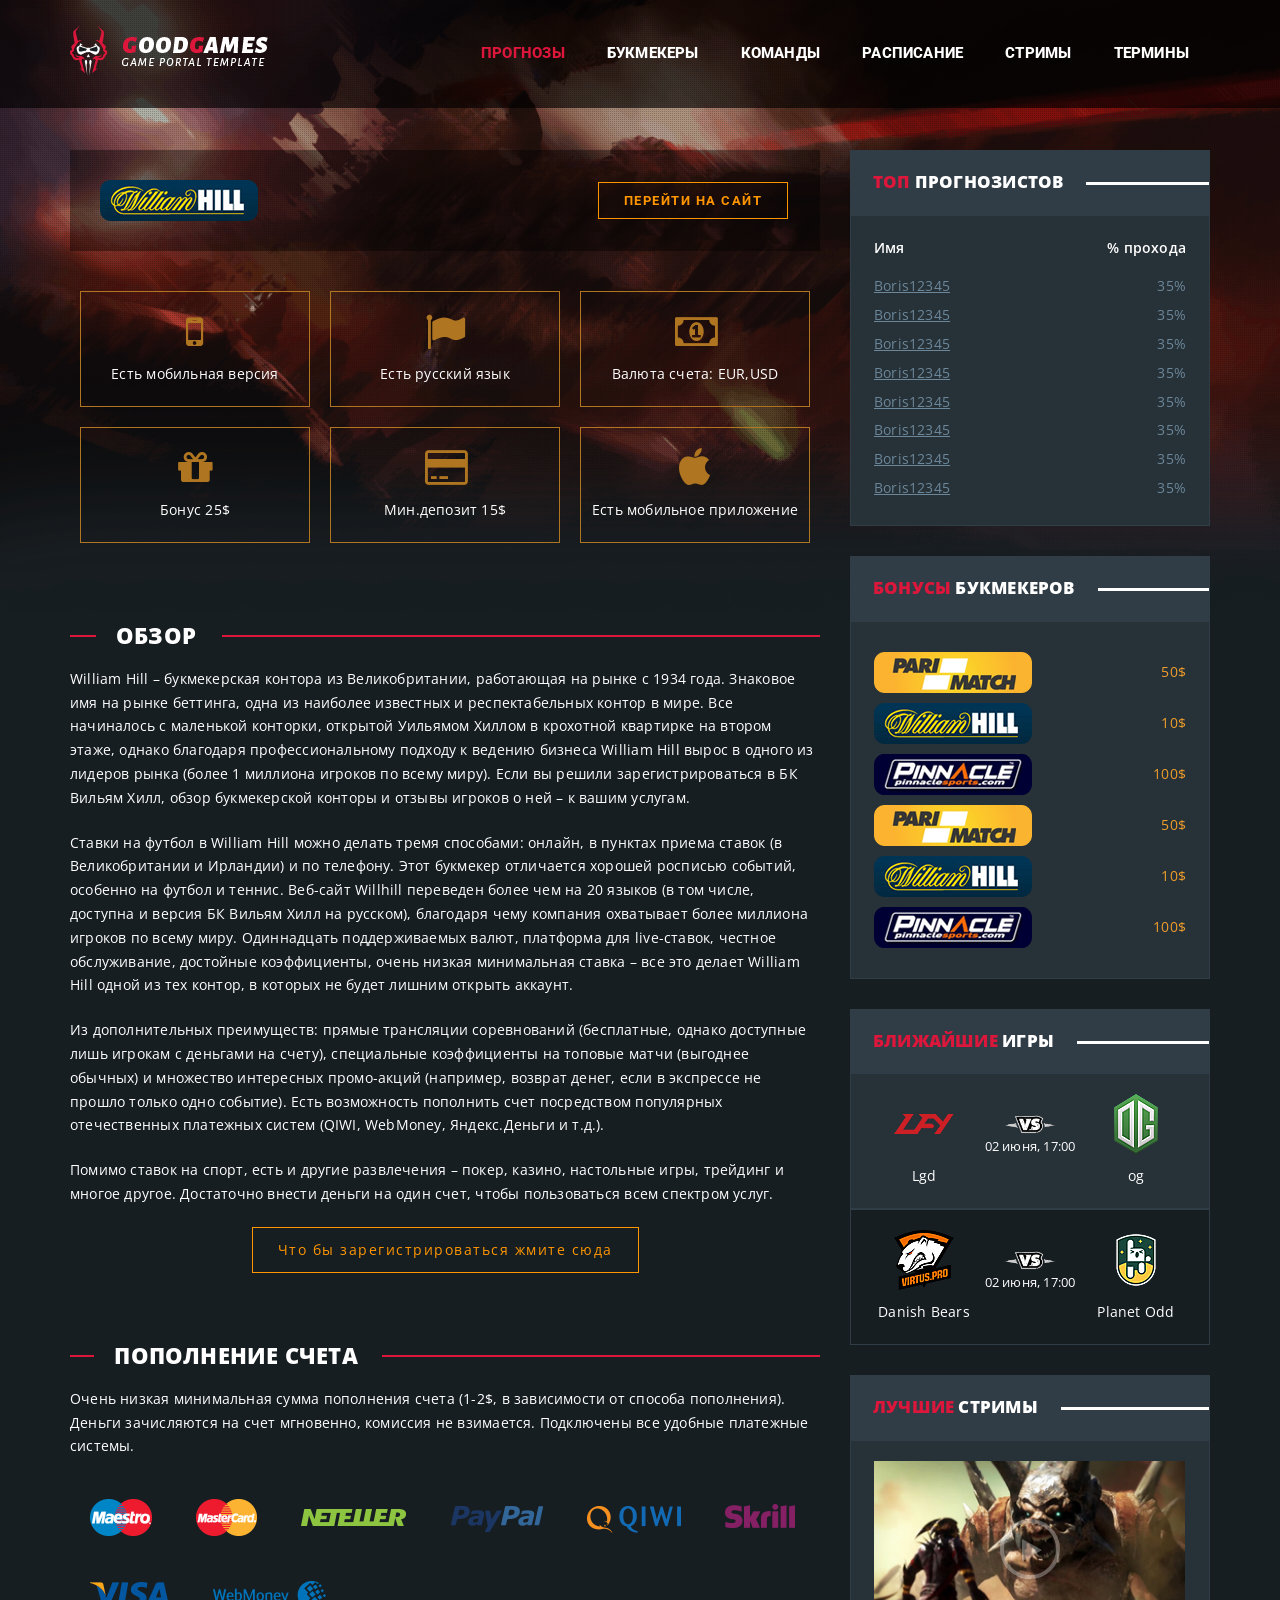
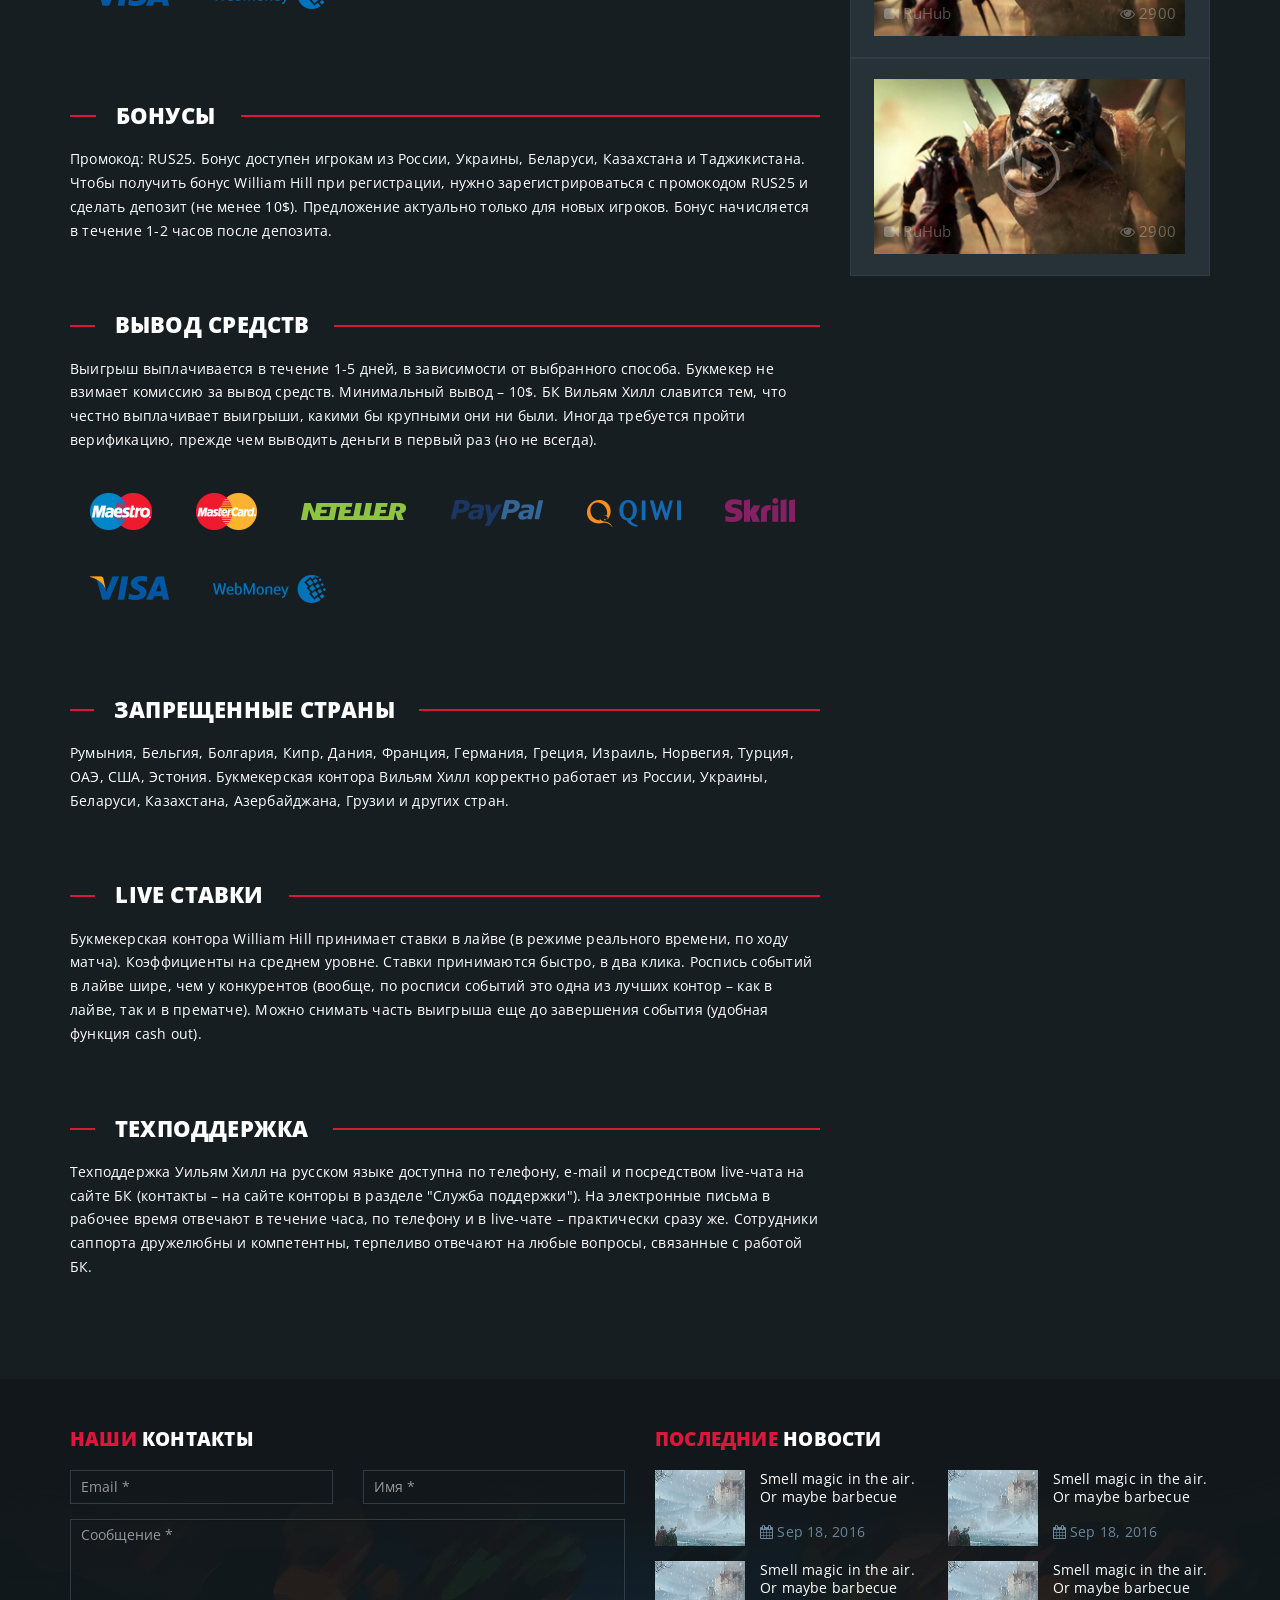
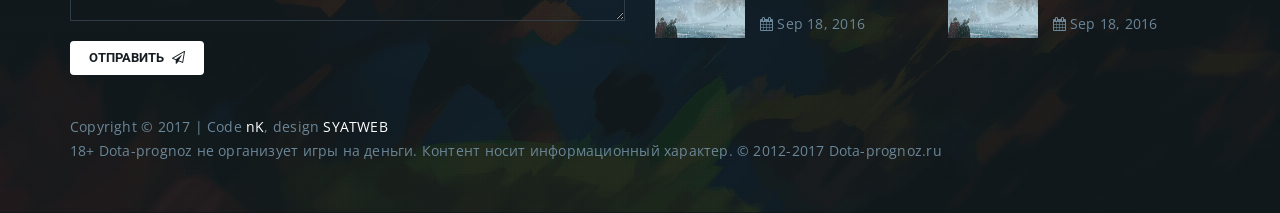
==== app/book-single.html @ e29c4dc2 "bob" ====
<!DOCTYPE html>
<html class="no-js" lang="ru">

<head>

	<meta charset="utf-8">

	<title>Заголовок</title>
	<meta name="description" content="">

	<meta http-equiv="X-UA-Compatible" content="IE=edge">
	<meta name="viewport" content="width=device-width, initial-scale=1, maximum-scale=1">
	<link href="https://fonts.googleapis.com/css?family=Open+Sans:400,600,700,800" rel="stylesheet">
	<link href="https://fonts.googleapis.com/css?family=Roboto:300,400,500,700,900&amp;subset=cyrillic,cyrillic-ext" rel="stylesheet"> 
	<link rel="stylesheet" href="css/bootstrap.min.css">
	<link rel="stylesheet" href="css/font-awesome.min.css">
	<link rel="stylesheet" href="css/fonts.css">
	<link rel="stylesheet" href="css/header.css">
	<link rel="stylesheet" href="css/main.css">
	<link rel="stylesheet" href="css/media.css">

</head>

<body>
	
	<div class="main-wrapper">
		
		<header class="main-header">
			<div class="container">
				<div class="row">
					<div class="col-md-3">
						<a href="" class="logo"><img src="img/logo.png" alt="Logo"></a>
					</div>
					
					<div class="col-md-9">
						<nav class="main-nav"> 
							<ul class="main-ul">
								<li class="active"><a href="">Прогнозы</a></li>
								<li><a href="">Букмекеры</a></li>
								<li><a href="">Команды</a></li>
								<li><a href="">Расписание</a></li>
								<li><a href="">Стримы</a></li>
								<li><a href="">Термины</a></li>
							</ul>
						</nav>
					</div>
					
				</div>
			</div>
		</header>

		<div class="main-content-wrapper">
			<div class="container">

				<div class="row">

					<div class="col-md-8">
						<section class="main-section single-book">
							<div class="book-list tbl">
								<div class="book-left-wrapper dc">
									<img src="img/williamhill_original.png" alt="">
									
								</div>
								<div class="book-right-wrapper dc">
									<a href="" class="btn btn-reg">Перейти на сайт</a>
								</div>
							</div>

							<div class="book-vantage single-book-wrap">
								<div class="vantage">
									<div class="tbl-row">
										<div class="td-wrap">
											<div><i class="fa fa-mobile" aria-hidden="true"></i>Есть мобильная версия </div>
										</div>
										<div class="td-wrap">
											<div><i class="fa fa-flag" aria-hidden="true"></i>Есть русский язык </div>
										</div>
										<div class="td-wrap">
											<div><i class="fa fa-money" aria-hidden="true"></i>Валюта счета: EUR,USD</div>
										</div>
									</div>
									<div class="tbl-row">
										<div class="td-wrap">
											<div><i class="fa fa-gift" aria-hidden="true"></i>Бонус 25$</div>
										</div>
										<div class="td-wrap">
											<div><i class="fa fa-credit-card" aria-hidden="true"></i>Мин.депозит 15$</div>
										</div>
										<div class="td-wrap">
											<div><i class="fa fa-apple" aria-hidden="true"></i>Есть мобильное приложение</div>
										</div>
									</div>
								</div>
							</div>

							<div class="book-review single-book-wrap">
								<h3 class="nk-decorated-h">
									<span class="text-main-1">Обзор</span>
								</h3>

								<p class="text-white">
									William Hill – букмекерская контора из Великобритании, работающая на рынке с 1934 года. Знаковое имя на рынке беттинга, одна из наиболее известных и респектабельных контор в мире. Все начиналось с маленькой конторки, открытой Уильямом Хиллом в крохотной квартирке на втором этаже, однако благодаря профессиональному подходу к ведению бизнеса William Hill вырос в одного из лидеров рынка (более 1 миллиона игроков по всему миру). Если вы решили зарегистрироваться в БК Вильям Хилл, обзор букмекерской конторы и отзывы игроков о ней – к вашим услугам.
								</p>
								<p class="text-white">
									Ставки на футбол в William Hill можно делать тремя способами: онлайн, в пунктах приема ставок (в Великобритании и Ирландии) и по телефону. Этот букмекер отличается хорошей росписью событий, особенно на футбол и теннис. Веб-сайт Willhill переведен более чем на 20 языков (в том числе, доступна и версия БК Вильям Хилл на русском), благодаря чему компания охватывает более миллиона игроков по всему миру. Одиннадцать поддерживаемых валют, платформа для live-ставок, честное обслуживание, достойные коэффициенты, очень низкая минимальная ставка – все это делает William Hill одной из тех контор, в которых не будет лишним открыть аккаунт.
								</p>
								<p class="text-white">
									Из дополнительных преимуществ: прямые трансляции соревнований (бесплатные, однако доступные лишь игрокам с деньгами на счету), специальные коэффициенты на топовые матчи (выгоднее обычных) и множество интересных промо-акций (например, возврат денег, если в экспрессе не прошло только одно событие). Есть возможность пополнить счет посредством популярных отечественных платежных систем (QIWI, WebMoney, Яндекс.Деньги и т.д.).
								</p>
								<p class="text-white">
									Помимо ставок на спорт, есть и другие развлечения – покер, казино, настольные игры, трейдинг и многое другое. Достаточно внести деньги на один счет, чтобы пользоваться всем спектром услуг.
								</p>
								<div class="reg-wrap">
									<a href="" class="btn-reg">Что бы зарегистрироваться жмите сюда</a>
								</div>
								
							</div>
							<div class="book-fill single-book-wrap">
								<h3 class="nk-decorated-h">
									<span class="text-main-1">Пополнение счета</span>

								</h3>
								<p class="text-white">
									Очень низкая минимальная сумма пополнения счета (1-2$, в зависимости от способа пополнения). Деньги зачисляются на счет мгновенно, комиссия не взимается. Подключены все удобные платежные системы.
								</p>
								<div class="payment-wrap">
									<img src="img/payment/payment_maestro.png" alt="">
									<img src="img/payment/payment_master.png" alt="">
									<img src="img/payment/payment_neteller.png" alt="">
									<img src="img/payment/payment_paypal.png" alt="">
									<img src="img/payment/payment_qiwi.png" alt="">
									<img src="img/payment/payment_skrill.png" alt="">
									<img src="img/payment/payment_visa.png" alt="">
									<img src="img/payment/payment_webmoney.png" alt="">

									
								</div>
							</div>
							<div class="book-bonus single-book-wrap">
								<h3 class="nk-decorated-h">
									<span class="text-main-1">Бонусы</span>

								</h3>
								<p class="text-white">
									Промокод: RUS25. Бонус доступен игрокам из России, Украины, Беларуси, Казахстана и Таджикистана. Чтобы получить бонус William Hill при регистрации, нужно зарегистрироваться с промокодом RUS25 и сделать депозит (не менее 10$). Предложение актуально только для новых игроков. Бонус начисляется в течение 1-2 часов после депозита.
								</p>
								
							</div>
							<div class="book-unfill single-book-wrap">
								<h3 class="nk-decorated-h">
									<span class="text-main-1">Вывод средств</span>

								</h3>
								<p class="text-white">
									Выигрыш выплачивается в течение 1-5 дней, в зависимости от выбранного способа. Букмекер не взимает комиссию за вывод средств. Минимальный вывод – 10$. БК Вильям Хилл славится тем, что честно выплачивает выигрыши, какими бы крупными они ни были. Иногда требуется пройти верификацию, прежде чем выводить деньги в первый раз (но не всегда).
								</p>
								<div class="payment-wrap">
									<img src="img/payment/payment_maestro.png" alt="">
									<img src="img/payment/payment_master.png" alt="">
									<img src="img/payment/payment_neteller.png" alt="">
									<img src="img/payment/payment_paypal.png" alt="">
									<img src="img/payment/payment_qiwi.png" alt="">
									<img src="img/payment/payment_skrill.png" alt="">
									<img src="img/payment/payment_visa.png" alt="">
									<img src="img/payment/payment_webmoney.png" alt="">

									
								</div>
							</div>
							<div class="book-forbiden-counry single-book-wrap">
								<h3 class="nk-decorated-h">
									<span class="text-main-1">Запрещенные страны</span>

								</h3>
								<p class="text-white">
									Румыния, Бельгия, Болгария, Кипр, Дания, Франция, Германия, Греция, Израиль, Норвегия, Турция, ОАЭ, США, Эстония.

									Букмекерская контора Вильям Хилл корректно работает из России, Украины, Беларуси, Казахстана, Азербайджана, Грузии и других стран.
								</p>

							</div>
							<div class="book-live single-book-wrap">
								<h3 class="nk-decorated-h">
									<span class="text-main-1">Live ставки</span>
								</h3>
								<p class="text-white">
									Букмекерская контора William Hill принимает ставки в лайве (в режиме реального времени, по ходу матча). Коэффициенты на среднем уровне. Ставки принимаются быстро, в два клика. Роспись событий в лайве шире, чем у конкурентов (вообще, по росписи событий это одна из лучших контор – как в лайве, так и в прематче). Можно снимать часть выигрыша еще до завершения события (удобная функция cash out).

								</p>

							</div>
							<div class="book-support single-book-wrap">
								<h3 class="nk-decorated-h">
									<span class="text-main-1">Техподдержка</span>
								</h3>
								<p class="text-white">
									Техподдержка Уильям Хилл на русском языке доступна по телефону, e-mail и посредством live-чата на сайте БК (контакты – на сайте конторы в разделе "Служба поддержки"). На электронные письма в рабочее время отвечают в течение часа, по телефону и в live-чате – практически сразу же. Сотрудники саппорта дружелюбны и компетентны, терпеливо отвечают на любые вопросы, связанные с работой БК.

								</p>

							</div>
						</section>
					</div>
























					<div class="col-md-4">
						<aside>
							<div class="top-expert sidebar-block">
								<h4 class="sidebar-header">
									<span><span class="text-main-1">Топ</span> прогнозистов</span>
								</h4>

								<ul class="sidebar-content">
									<li class="header-expert">
										<span class="expert-name-title text-left">Имя</span>
										<span class="expert-procent-title text-right">% прохода</span>
									</li>
									<li class="item">
										<span class="expert-name"><a href="#">Boris12345</a></span>
										<span class="expert-procent">35%</span>
									</li>
									<li class="item">
										<span class="expert-name"><a href="#">Boris12345</a></span>
										<span class="expert-procent">35%</span>
									</li>
									<li class="item">
										<span class="expert-name"><a href="#">Boris12345</a></span>
										<span class="expert-procent">35%</span>
									</li>
									<li class="item">
										<span class="expert-name"><a href="#">Boris12345</a></span>
										<span class="expert-procent">35%</span>
									</li>
									<li class="item">
										<span class="expert-name"><a href="#">Boris12345</a></span>
										<span class="expert-procent">35%</span>
									</li>
									<li class="item">
										<span class="expert-name"><a href="#">Boris12345</a></span>
										<span class="expert-procent">35%</span>
									</li>
									<li class="item">
										<span class="expert-name"><a href="#">Boris12345</a></span>
										<span class="expert-procent">35%</span>
									</li>
									<li class="item">
										<span class="expert-name"><a href="#">Boris12345</a></span>
										<span class="expert-procent">35%</span>
									</li>

								</ul>

							</div>

							<div class="best-sale sidebar-block">
								<h4 class="sidebar-header">
									<span><span class="text-main-1">Бонусы</span> букмекеров</span>
								</h4>
								<ul class="sidebar-content">
									<li class="book-bonus">
										<a href="" class="tbl">
											<span class="bonus-img dc"><img src="img/pari_match.png" alt=""></span>
											<span class="bonus dc va text-right">50$</span>
										</a>
									</li>
									<li class="book-bonus">
										<a href="" class="tbl">
											<span class="bonus-img dc"><img src="img/williamhill_original.png" alt=""></span>
											<span class="bonus dc va text-right">10$</span>
										</a>
									</li>
									<li class="book-bonus">
										<a href="" class="tbl">
											<span class="bonus-img dc"><img src="img/pinnacle.png" alt=""></span>
											<span class="bonus dc va text-right">100$</span>
										</a>
									</li>
									<li class="book-bonus">
										<a href="" class="tbl">
											<span class="bonus-img dc"><img src="img/pari_match.png" alt=""></span>
											<span class="bonus dc va text-right">50$</span>
										</a>
									</li>
									<li class="book-bonus">
										<a href="" class="tbl">
											<span class="bonus-img dc"><img src="img/williamhill_original.png" alt=""></span>
											<span class="bonus dc va text-right">10$</span>
										</a>
									</li>
									<li class="book-bonus">
										<a href="" class="tbl">
											<span class="bonus-img dc"><img src="img/pinnacle.png" alt=""></span>
											<span class="bonus dc va text-right">100$</span>
										</a>
									</li>

								</ul>
							</div>

							<div class="sidebar-block closest-match">
								<h4 class="sidebar-header">
									<span><span class="text-main-1">Ближайшие</span> игры</span>
								</h4>

								<ul>
									<li class="match sidebar-content">
										<a href="" class="tbl">
											<div class="team-1-wrap dc">
												<span class="team-img team-img-featurue"><img src="img/lgd.png" alt=""></span>
												<span class="team-name team-name-featurue">Lgd</span>
											</div>
											<div class="vs dc">
												<span><img src="img/vs1.png" alt=""></span>
												<span class="match-time"> 02 июня, 17:00 </span>
											</div>
											<div class="team-2-wrap dc">
												<span class="team-img team-img-featurue"><img src="img/og.png" alt=""></span>
												<span class="team-name team-name-featurue">og</span>
											</div>
										</a>
									</li>
									<li class="match sidebar-content">
										<a href="" class="tbl">
											<div class="team-1-wrap dc">
												<span class="team-img team-img-featurue"><img src="img/vp.png" alt=""></span>
												<span class="team-name team-name-featurue">Danish Bears</span>
											</div>
											<div class="vs dc">
												<span><img src="img/vs1.png" alt=""></span>
												<span class="match-time"> 02 июня, 17:00 </span>
											</div>
											<div class="team-2-wrap dc">
												<span class="team-img team-img-featurue"><img src="img/bb.png" alt=""></span>
												<span class="team-name team-name-featurue">Planet Odd</span>
											</div>
										</a>
									</li>
								</ul>
							</div>
							<div class="sidebar-block popular-video ">
								<h4 class="sidebar-header">
									<span><span class="text-main-1">Лучшие </span> стримы</span>
								</h4>
								<ul class="stream-ul">
									<li class="stream sidebar-content">
										
										<a href="#" class="stram-img-wrapper">
											<span class="stream-info-wrapper">
												<span class="stream-from"><i class="fa fa-video-camera"></i> RuHub</span>
												<span class="viewers"><i class="fa fa-eye"></i> 2900</span>
											</span>
											<img src="img/stream.png" alt="">
											<span class="fa fa-play"></span>
										</a>

									</li>
									<li class="stream sidebar-content">
										
										<a href="#" class="stram-img-wrapper">
											<span class="stream-info-wrapper">
												<span class="stream-from"><i class="fa fa-video-camera"></i> RuHub</span>
												<span class="viewers"><i class="fa fa-eye"></i> 2900</span>
											</span>
											<img src="img/stream.png" alt="">
											<span class="fa fa-play"></span>
										</a>

									</li>

								</ul>
							</div>
						</aside>
					</div>
				</div>
			</div>
			


		</div>
		































		<footer id="main-footer">
			<div class="container">
				<div class="row">
					<div class="col-md-6">
						<h4 class="nk-widget-title"><span class="text-main-1">Наши</span> Контакты</h4>
						<form action="php/contact.php" class="nk-form nk-form-ajax" novalidate="novalidate">
							<div class="row">
								<div class="col-md-6">
									<input type="email" class="form-control input-contact" name="email" placeholder="Email *" aria-required="true">
								</div>
								<div class="col-md-6">
									<input type="text" class="form-control input-contact" name="name" placeholder="Имя *" aria-required="true">
								</div>
							</div>
							<textarea class="form-control text-area-contact" name="message" rows="5" placeholder="Сообщение *" aria-required="true"></textarea>
							<button class="btn btn-rounded btn-color-white mt20 ">
								<span>Отправить</span>
								<span class="icon"><i class="fa fa-paper-plane-o" aria-hidden="true"></i></span>
							</button>
						</form>
					</div>
					<div class="col-md-6">
						<div class="nk-widget">
							<h4 class="nk-widget-title"><span class="text-main-1">Последние </span>новости</h4>
							<div class="nk-widget-content">
								<div class="row vertical-gap sm-gap">

									<div class="col-lg-6">
										<div class="footer-news">
											<a href="#" class="news-link">
												<span class="nk-post-image">
													<img src="img/post-1-sm.jpg" alt="">
												</span>
												
												<div class="footer-news-wrapper">
													<p>Smell magic in the air. Or maybe barbecue</p>
													<span class="fa fa-calendar"></span>
													<span class="calendar-date">
														Sep 18, 2016
													</span>
												</div>
											</a>
										</div>
									</div>
									<div class="col-lg-6">
										<div class="footer-news">
											<a href="#" class="news-link">
												<span class="nk-post-image">
													<img src="img/post-1-sm.jpg" alt="">
												</span>
												
												<div class="footer-news-wrapper">
													<p>Smell magic in the air. Or maybe barbecue</p>
													<span class="fa fa-calendar"></span>
													<span class="calendar-date">
														Sep 18, 2016
													</span>
												</div>
											</a>
										</div>
									</div>
									<div class="col-lg-6">
										<div class="footer-news">
											<a href="#" class="news-link">
												<span class="nk-post-image">
													<img src="img/post-1-sm.jpg" alt="">
												</span>
												
												<div class="footer-news-wrapper">
													<p>Smell magic in the air. Or maybe barbecue</p>
													<span class="fa fa-calendar"></span>
													<span class="calendar-date">
														Sep 18, 2016
													</span>
												</div>
											</a>
										</div>
									</div>
									<div class="col-lg-6">
										<div class="footer-news">
											<a href="#" class="news-link">
												<span class="nk-post-image">
													<img src="img/post-1-sm.jpg" alt="">
												</span>
												
												<div class="footer-news-wrapper">
													<p>Smell magic in the air. Or maybe barbecue</p>
													<span class="fa fa-calendar"></span>
													<span class="calendar-date">
														Sep 18, 2016
													</span>
												</div>
											</a>
										</div>
									</div>


								</div>
							</div>
						</div>

					</div>

				</div>
				<div class="copyright">
					Copyright © 2017 | Code <a href="https://themeforest.net/user/_nk?ref=_nK" target="_blank">nK</a>, design <a href="https://themeforest.net/user/syatweb?ref=_nK" target="_blank">SYATWEB</a>
					<p>18+ Dota-prognoz не организует игры на деньги. Контент носит информационный характер. © 2012-2017 Dota-prognoz.ru</p>
				</div>
			</div>
			
		</footer>
	</div>

	<img class="nk-page-background-top" src="img/top-bg.png" alt="">
	<img class="nk-page-background-bottom" src="img/bg-bottom.png" alt="">

	<!--[if lt IE 9]>
	<script src="libs/html5shiv/es5-shim.min.js"></script>
	<script src="libs/html5shiv/html5shiv.min.js"></script>
	<script src="libs/html5shiv/html5shiv-printshiv.min.js"></script>
	<script src="libs/respond/respond.min.js"></script>
	<![endif]-->

</body>
</html>
---- app/css/fonts.css ----
@font-face {
  font-family: "MontserratAlternates-Bold";
  font-style: normal;
  font-weight: normal;
  src: url("../fonts/MontserratAlternates-Bold/MontserratAlternates-Bold.ttf") format("truetype"); }

@font-face {
  font-family: "MontserratAlternates-Light";
  font-style: normal;
  font-weight: normal;
  src: url("../fonts/MontserratAlternates-Light/MontserratAlternates-Light.ttf") format("truetype"); }

@font-face {
  font-family: "MontserratAlternates-Medium";
  font-style: normal;
  font-weight: normal;
  src: url("../fonts/MontserratAlternates-Medium/MontserratAlternates-Medium.ttf") format("truetype"); }

@font-face {
  font-family: "MontserratAlternates-Regular";
  font-style: normal;
  font-weight: normal;
  src: url("../fonts/MontserratAlternates-Regular/MontserratAlternates-Regular.ttf") format("truetype"); }

@font-face {
  font-family: "MontserratAlternates-SemiBold";
  font-style: normal;
  font-weight: normal;
  src: url("../fonts/MontserratAlternates-SemiBold/MontserratAlternates-SemiBold.ttf") format("truetype"); }
---- app/css/header.css ----
body {
  font-size: 14px;
  min-width: 320px;
  font-weight: 400;
  font-family: "Open Sans",sans-serif;
  position: relative;
  line-height: 1.7;
  overflow-x: hidden;
  letter-spacing: .015em;
  color: #6b8799;
  background-color: #171e22; }

.h1, h1 {
  font-size: 42px; }

.h2, h2 {
  font-size: 33px; }

.h3, h3 {
  font-size: 25px; }

.h4, h4 {
  font-size: 19px; }

.h5, h5 {
  font-size: 15px; }

.h1, .h2, .h3, .h4, .h5, .h6, h1, h2, h3, h4, h5, h6 {
  color: #fff;
  margin-bottom: 20px; }

.display-1, .display-2, .display-3, .display-4, .h1, .h2, .h3, .h4, .h5, .h6, h1, h2, h3, h4, h5, h6 {
  font-family: 'Open Sans', sans-serif;
  font-weight: 800;
  text-transform: uppercase; }

p {
  margin-bottom: 21px;
  margin-top: 0px; }
  p.lead {
    font-size: 18px;
    font-weight: 300; }
  p.text-white {
    color: #fff !important; }

strong {
  font-weight: bold; }

.nk-page-background-bottom, .nk-page-background-fixed, .nk-page-background-top {
  position: absolute;
  top: 0;
  left: 0;
  width: 100%;
  -webkit-user-select: none;
  -moz-user-select: none;
  -ms-user-select: none;
  user-select: none;
  user-drag: none;
  pointer-events: none;
  z-index: -1; }

.nk-page-background-bottom {
  top: auto;
  bottom: 0; }

ul {
  list-style-type: none;
  padding: 0;
  margin: 0; }

a {
  text-decoration: none;
  color: #fff; }
  a:hover {
    text-decoration: none;
    color: #dd163b; }
  a:active {
    text-decoration: none;
    color: #dd163b; }
  a:focus {
    text-decoration: none;
    color: #dd163b; }

.text-main-1 {
  color: #dd163b !important; }

textarea {
  resize: vertical; }

.btn-color-white {
  background-color: #fff; }

.btn-color-white, .btn-color-white.active, .btn-color-white.hover, .btn-color-white:active, .btn-color-white:focus, .btn-color-white:hover {
  color: #171e22; }

.mt20 {
  margin-top: 20px; }

.text-area-contact {
  margin: 0;
  height: 100px;
  min-height: 100px; }

.copyright {
  margin-top: 40px; }

.fa-paper-plane-o {
  margin-left: 5px; }

.main-wrapper {
  padding-top: 120px; }

.btn-gray {
  display: inline-block;
  color: #fff;
  padding: 9px 19px;
  font-size: .87rem;
  text-align: center;
  white-space: nowrap;
  vertical-align: middle;
  text-transform: uppercase;
  -webkit-border-radius: 4px;
  border-radius: 4px;
  background-color: #5b7182;
  margin: 0 auto; }
  .btn-gray:hover, .btn-gray:active {
    color: #fff; }

.tbl {
  display: table;
  width: 100%; }
  .tbl .dc {
    display: table-cell; }
    .tbl .dc.va {
      vertical-align: middle; }
---- app/css/main.css ----
.animated {
  -webkit-animation-duration: 1s;
  animation-duration: 1s;
  -webkit-animation-fill-mode: both;
  animation-fill-mode: both; }
  .animated.infinite {
    -webkit-animation-iteration-count: infinite;
    animation-iteration-count: infinite; }
  .animated.hinge {
    -webkit-animation-duration: 2s;
    animation-duration: 2s; }

@-webkit-keyframes bounce {
  0%, 20%, 53%, 80%, 100% {
    -webkit-transition-timing-function: cubic-bezier(0.215, 0.61, 0.355, 1);
    transition-timing-function: cubic-bezier(0.215, 0.61, 0.355, 1);
    -webkit-transform: translate3d(0, 0, 0);
    transform: translate3d(0, 0, 0); }
  40%, 43% {
    -webkit-transition-timing-function: cubic-bezier(0.755, 0.05, 0.855, 0.06);
    transition-timing-function: cubic-bezier(0.755, 0.05, 0.855, 0.06);
    -webkit-transform: translate3d(0, -30px, 0);
    transform: translate3d(0, -30px, 0); }
  70% {
    -webkit-transition-timing-function: cubic-bezier(0.755, 0.05, 0.855, 0.06);
    transition-timing-function: cubic-bezier(0.755, 0.05, 0.855, 0.06);
    -webkit-transform: translate3d(0, -15px, 0);
    transform: translate3d(0, -15px, 0); }
  90% {
    -webkit-transform: translate3d(0, -4px, 0);
    transform: translate3d(0, -4px, 0); } }

@keyframes bounce {
  0%, 20%, 53%, 80%, 100% {
    -webkit-transition-timing-function: cubic-bezier(0.215, 0.61, 0.355, 1);
    transition-timing-function: cubic-bezier(0.215, 0.61, 0.355, 1);
    -webkit-transform: translate3d(0, 0, 0);
    -ms-transform: translate3d(0, 0, 0);
    transform: translate3d(0, 0, 0); }
  40%, 43% {
    -webkit-transition-timing-function: cubic-bezier(0.755, 0.05, 0.855, 0.06);
    transition-timing-function: cubic-bezier(0.755, 0.05, 0.855, 0.06);
    -webkit-transform: translate3d(0, -30px, 0);
    -ms-transform: translate3d(0, -30px, 0);
    transform: translate3d(0, -30px, 0); }
  70% {
    -webkit-transition-timing-function: cubic-bezier(0.755, 0.05, 0.855, 0.06);
    transition-timing-function: cubic-bezier(0.755, 0.05, 0.855, 0.06);
    -webkit-transform: translate3d(0, -15px, 0);
    -ms-transform: translate3d(0, -15px, 0);
    transform: translate3d(0, -15px, 0); }
  90% {
    -webkit-transform: translate3d(0, -4px, 0);
    -ms-transform: translate3d(0, -4px, 0);
    transform: translate3d(0, -4px, 0); } }

.bounce {
  -webkit-animation-name: bounce;
  animation-name: bounce;
  -webkit-transform-origin: center bottom;
  -ms-transform-origin: center bottom;
  transform-origin: center bottom; }

@-webkit-keyframes flash {
  0%, 50%, 100% {
    opacity: 1; }
  25%, 75% {
    opacity: 0; } }

@keyframes flash {
  0%, 50%, 100% {
    opacity: 1; }
  25%, 75% {
    opacity: 0; } }

.flash {
  -webkit-animation-name: flash;
  animation-name: flash; }

@-webkit-keyframes pulse {
  0% {
    -webkit-transform: scale3d(1, 1, 1);
    transform: scale3d(1, 1, 1); }
  50% {
    -webkit-transform: scale3d(1.05, 1.05, 1.05);
    transform: scale3d(1.05, 1.05, 1.05); }
  100% {
    -webkit-transform: scale3d(1, 1, 1);
    transform: scale3d(1, 1, 1); } }

@keyframes pulse {
  0% {
    -webkit-transform: scale3d(1, 1, 1);
    -ms-transform: scale3d(1, 1, 1);
    transform: scale3d(1, 1, 1); }
  50% {
    -webkit-transform: scale3d(1.05, 1.05, 1.05);
    -ms-transform: scale3d(1.05, 1.05, 1.05);
    transform: scale3d(1.05, 1.05, 1.05); }
  100% {
    -webkit-transform: scale3d(1, 1, 1);
    -ms-transform: scale3d(1, 1, 1);
    transform: scale3d(1, 1, 1); } }

.pulse {
  -webkit-animation-name: pulse;
  animation-name: pulse; }

@-webkit-keyframes rubberBand {
  0% {
    -webkit-transform: scale3d(1, 1, 1);
    transform: scale3d(1, 1, 1); }
  30% {
    -webkit-transform: scale3d(1.25, 0.75, 1);
    transform: scale3d(1.25, 0.75, 1); }
  40% {
    -webkit-transform: scale3d(0.75, 1.25, 1);
    transform: scale3d(0.75, 1.25, 1); }
  50% {
    -webkit-transform: scale3d(1.15, 0.85, 1);
    transform: scale3d(1.15, 0.85, 1); }
  65% {
    -webkit-transform: scale3d(0.95, 1.05, 1);
    transform: scale3d(0.95, 1.05, 1); }
  75% {
    -webkit-transform: scale3d(1.05, 0.95, 1);
    transform: scale3d(1.05, 0.95, 1); }
  100% {
    -webkit-transform: scale3d(1, 1, 1);
    transform: scale3d(1, 1, 1); } }

@keyframes rubberBand {
  0% {
    -webkit-transform: scale3d(1, 1, 1);
    -ms-transform: scale3d(1, 1, 1);
    transform: scale3d(1, 1, 1); }
  30% {
    -webkit-transform: scale3d(1.25, 0.75, 1);
    -ms-transform: scale3d(1.25, 0.75, 1);
    transform: scale3d(1.25, 0.75, 1); }
  40% {
    -webkit-transform: scale3d(0.75, 1.25, 1);
    -ms-transform: scale3d(0.75, 1.25, 1);
    transform: scale3d(0.75, 1.25, 1); }
  50% {
    -webkit-transform: scale3d(1.15, 0.85, 1);
    -ms-transform: scale3d(1.15, 0.85, 1);
    transform: scale3d(1.15, 0.85, 1); }
  65% {
    -webkit-transform: scale3d(0.95, 1.05, 1);
    -ms-transform: scale3d(0.95, 1.05, 1);
    transform: scale3d(0.95, 1.05, 1); }
  75% {
    -webkit-transform: scale3d(1.05, 0.95, 1);
    -ms-transform: scale3d(1.05, 0.95, 1);
    transform: scale3d(1.05, 0.95, 1); }
  100% {
    -webkit-transform: scale3d(1, 1, 1);
    -ms-transform: scale3d(1, 1, 1);
    transform: scale3d(1, 1, 1); } }

.rubberBand {
  -webkit-animation-name: rubberBand;
  animation-name: rubberBand; }

@-webkit-keyframes shake {
  0%, 100% {
    -webkit-transform: translate3d(0, 0, 0);
    transform: translate3d(0, 0, 0); }
  10%, 30%, 50%, 70%, 90% {
    -webkit-transform: translate3d(-10px, 0, 0);
    transform: translate3d(-10px, 0, 0); }
  20%, 40%, 60%, 80% {
    -webkit-transform: translate3d(10px, 0, 0);
    transform: translate3d(10px, 0, 0); } }

@keyframes shake {
  0%, 100% {
    -webkit-transform: translate3d(0, 0, 0);
    -ms-transform: translate3d(0, 0, 0);
    transform: translate3d(0, 0, 0); }
  10%, 30%, 50%, 70%, 90% {
    -webkit-transform: translate3d(-10px, 0, 0);
    -ms-transform: translate3d(-10px, 0, 0);
    transform: translate3d(-10px, 0, 0); }
  20%, 40%, 60%, 80% {
    -webkit-transform: translate3d(10px, 0, 0);
    -ms-transform: translate3d(10px, 0, 0);
    transform: translate3d(10px, 0, 0); } }

.shake {
  -webkit-animation-name: shake;
  animation-name: shake; }

@-webkit-keyframes swing {
  20% {
    -webkit-transform: rotate3d(0, 0, 1, 15deg);
    transform: rotate3d(0, 0, 1, 15deg); }
  40% {
    -webkit-transform: rotate3d(0, 0, 1, -10deg);
    transform: rotate3d(0, 0, 1, -10deg); }
  60% {
    -webkit-transform: rotate3d(0, 0, 1, 5deg);
    transform: rotate3d(0, 0, 1, 5deg); }
  80% {
    -webkit-transform: rotate3d(0, 0, 1, -5deg);
    transform: rotate3d(0, 0, 1, -5deg); }
  100% {
    -webkit-transform: rotate3d(0, 0, 1, 0deg);
    transform: rotate3d(0, 0, 1, 0deg); } }

@keyframes swing {
  20% {
    -webkit-transform: rotate3d(0, 0, 1, 15deg);
    -ms-transform: rotate3d(0, 0, 1, 15deg);
    transform: rotate3d(0, 0, 1, 15deg); }
  40% {
    -webkit-transform: rotate3d(0, 0, 1, -10deg);
    -ms-transform: rotate3d(0, 0, 1, -10deg);
    transform: rotate3d(0, 0, 1, -10deg); }
  60% {
    -webkit-transform: rotate3d(0, 0, 1, 5deg);
    -ms-transform: rotate3d(0, 0, 1, 5deg);
    transform: rotate3d(0, 0, 1, 5deg); }
  80% {
    -webkit-transform: rotate3d(0, 0, 1, -5deg);
    -ms-transform: rotate3d(0, 0, 1, -5deg);
    transform: rotate3d(0, 0, 1, -5deg); }
  100% {
    -webkit-transform: rotate3d(0, 0, 1, 0deg);
    -ms-transform: rotate3d(0, 0, 1, 0deg);
    transform: rotate3d(0, 0, 1, 0deg); } }

.swing {
  -webkit-transform-origin: top center;
  -ms-transform-origin: top center;
  transform-origin: top center;
  -webkit-animation-name: swing;
  animation-name: swing; }

@-webkit-keyframes tada {
  0% {
    -webkit-transform: scale3d(1, 1, 1);
    transform: scale3d(1, 1, 1); }
  10%, 20% {
    -webkit-transform: scale3d(0.9, 0.9, 0.9) rotate3d(0, 0, 1, -3deg);
    transform: scale3d(0.9, 0.9, 0.9) rotate3d(0, 0, 1, -3deg); }
  30%, 50%, 70%, 90% {
    -webkit-transform: scale3d(1.1, 1.1, 1.1) rotate3d(0, 0, 1, 3deg);
    transform: scale3d(1.1, 1.1, 1.1) rotate3d(0, 0, 1, 3deg); }
  40%, 60%, 80% {
    -webkit-transform: scale3d(1.1, 1.1, 1.1) rotate3d(0, 0, 1, -3deg);
    transform: scale3d(1.1, 1.1, 1.1) rotate3d(0, 0, 1, -3deg); }
  100% {
    -webkit-transform: scale3d(1, 1, 1);
    transform: scale3d(1, 1, 1); } }

@keyframes tada {
  0% {
    -webkit-transform: scale3d(1, 1, 1);
    -ms-transform: scale3d(1, 1, 1);
    transform: scale3d(1, 1, 1); }
  10%, 20% {
    -webkit-transform: scale3d(0.9, 0.9, 0.9) rotate3d(0, 0, 1, -3deg);
    -ms-transform: scale3d(0.9, 0.9, 0.9) rotate3d(0, 0, 1, -3deg);
    transform: scale3d(0.9, 0.9, 0.9) rotate3d(0, 0, 1, -3deg); }
  30%, 50%, 70%, 90% {
    -webkit-transform: scale3d(1.1, 1.1, 1.1) rotate3d(0, 0, 1, 3deg);
    -ms-transform: scale3d(1.1, 1.1, 1.1) rotate3d(0, 0, 1, 3deg);
    transform: scale3d(1.1, 1.1, 1.1) rotate3d(0, 0, 1, 3deg); }
  40%, 60%, 80% {
    -webkit-transform: scale3d(1.1, 1.1, 1.1) rotate3d(0, 0, 1, -3deg);
    -ms-transform: scale3d(1.1, 1.1, 1.1) rotate3d(0, 0, 1, -3deg);
    transform: scale3d(1.1, 1.1, 1.1) rotate3d(0, 0, 1, -3deg); }
  100% {
    -webkit-transform: scale3d(1, 1, 1);
    -ms-transform: scale3d(1, 1, 1);
    transform: scale3d(1, 1, 1); } }

.tada {
  -webkit-animation-name: tada;
  animation-name: tada; }

@-webkit-keyframes wobble {
  0% {
    -webkit-transform: none;
    transform: none; }
  15% {
    -webkit-transform: translate3d(-25%, 0, 0) rotate3d(0, 0, 1, -5deg);
    transform: translate3d(-25%, 0, 0) rotate3d(0, 0, 1, -5deg); }
  30% {
    -webkit-transform: translate3d(20%, 0, 0) rotate3d(0, 0, 1, 3deg);
    transform: translate3d(20%, 0, 0) rotate3d(0, 0, 1, 3deg); }
  45% {
    -webkit-transform: translate3d(-15%, 0, 0) rotate3d(0, 0, 1, -3deg);
    transform: translate3d(-15%, 0, 0) rotate3d(0, 0, 1, -3deg); }
  60% {
    -webkit-transform: translate3d(10%, 0, 0) rotate3d(0, 0, 1, 2deg);
    transform: translate3d(10%, 0, 0) rotate3d(0, 0, 1, 2deg); }
  75% {
    -webkit-transform: translate3d(-5%, 0, 0) rotate3d(0, 0, 1, -1deg);
    transform: translate3d(-5%, 0, 0) rotate3d(0, 0, 1, -1deg); }
  100% {
    -webkit-transform: none;
    transform: none; } }

@keyframes wobble {
  0% {
    -webkit-transform: none;
    -ms-transform: none;
    transform: none; }
  15% {
    -webkit-transform: translate3d(-25%, 0, 0) rotate3d(0, 0, 1, -5deg);
    -ms-transform: translate3d(-25%, 0, 0) rotate3d(0, 0, 1, -5deg);
    transform: translate3d(-25%, 0, 0) rotate3d(0, 0, 1, -5deg); }
  30% {
    -webkit-transform: translate3d(20%, 0, 0) rotate3d(0, 0, 1, 3deg);
    -ms-transform: translate3d(20%, 0, 0) rotate3d(0, 0, 1, 3deg);
    transform: translate3d(20%, 0, 0) rotate3d(0, 0, 1, 3deg); }
  45% {
    -webkit-transform: translate3d(-15%, 0, 0) rotate3d(0, 0, 1, -3deg);
    -ms-transform: translate3d(-15%, 0, 0) rotate3d(0, 0, 1, -3deg);
    transform: translate3d(-15%, 0, 0) rotate3d(0, 0, 1, -3deg); }
  60% {
    -webkit-transform: translate3d(10%, 0, 0) rotate3d(0, 0, 1, 2deg);
    -ms-transform: translate3d(10%, 0, 0) rotate3d(0, 0, 1, 2deg);
    transform: translate3d(10%, 0, 0) rotate3d(0, 0, 1, 2deg); }
  75% {
    -webkit-transform: translate3d(-5%, 0, 0) rotate3d(0, 0, 1, -1deg);
    -ms-transform: translate3d(-5%, 0, 0) rotate3d(0, 0, 1, -1deg);
    transform: translate3d(-5%, 0, 0) rotate3d(0, 0, 1, -1deg); }
  100% {
    -webkit-transform: none;
    -ms-transform: none;
    transform: none; } }

.wobble {
  -webkit-animation-name: wobble;
  animation-name: wobble; }

@-webkit-keyframes bounceIn {
  0%, 20%, 40%, 60%, 80%, 100% {
    -webkit-transition-timing-function: cubic-bezier(0.215, 0.61, 0.355, 1);
    transition-timing-function: cubic-bezier(0.215, 0.61, 0.355, 1); }
  0% {
    opacity: 0;
    -webkit-transform: scale3d(0.3, 0.3, 0.3);
    transform: scale3d(0.3, 0.3, 0.3); }
  20% {
    -webkit-transform: scale3d(1.1, 1.1, 1.1);
    transform: scale3d(1.1, 1.1, 1.1); }
  40% {
    -webkit-transform: scale3d(0.9, 0.9, 0.9);
    transform: scale3d(0.9, 0.9, 0.9); }
  60% {
    opacity: 1;
    -webkit-transform: scale3d(1.03, 1.03, 1.03);
    transform: scale3d(1.03, 1.03, 1.03); }
  80% {
    -webkit-transform: scale3d(0.97, 0.97, 0.97);
    transform: scale3d(0.97, 0.97, 0.97); }
  100% {
    opacity: 1;
    -webkit-transform: scale3d(1, 1, 1);
    transform: scale3d(1, 1, 1); } }

@keyframes bounceIn {
  0%, 20%, 40%, 60%, 80%, 100% {
    -webkit-transition-timing-function: cubic-bezier(0.215, 0.61, 0.355, 1);
    transition-timing-function: cubic-bezier(0.215, 0.61, 0.355, 1); }
  0% {
    opacity: 0;
    -webkit-transform: scale3d(0.3, 0.3, 0.3);
    -ms-transform: scale3d(0.3, 0.3, 0.3);
    transform: scale3d(0.3, 0.3, 0.3); }
  20% {
    -webkit-transform: scale3d(1.1, 1.1, 1.1);
    -ms-transform: scale3d(1.1, 1.1, 1.1);
    transform: scale3d(1.1, 1.1, 1.1); }
  40% {
    -webkit-transform: scale3d(0.9, 0.9, 0.9);
    -ms-transform: scale3d(0.9, 0.9, 0.9);
    transform: scale3d(0.9, 0.9, 0.9); }
  60% {
    opacity: 1;
    -webkit-transform: scale3d(1.03, 1.03, 1.03);
    -ms-transform: scale3d(1.03, 1.03, 1.03);
    transform: scale3d(1.03, 1.03, 1.03); }
  80% {
    -webkit-transform: scale3d(0.97, 0.97, 0.97);
    -ms-transform: scale3d(0.97, 0.97, 0.97);
    transform: scale3d(0.97, 0.97, 0.97); }
  100% {
    opacity: 1;
    -webkit-transform: scale3d(1, 1, 1);
    -ms-transform: scale3d(1, 1, 1);
    transform: scale3d(1, 1, 1); } }

.bounceIn {
  -webkit-animation-name: bounceIn;
  animation-name: bounceIn;
  -webkit-animation-duration: .75s;
  animation-duration: .75s; }

@-webkit-keyframes bounceInDown {
  0%, 60%, 75%, 90%, 100% {
    -webkit-transition-timing-function: cubic-bezier(0.215, 0.61, 0.355, 1);
    transition-timing-function: cubic-bezier(0.215, 0.61, 0.355, 1); }
  0% {
    opacity: 0;
    -webkit-transform: translate3d(0, -3000px, 0);
    transform: translate3d(0, -3000px, 0); }
  60% {
    opacity: 1;
    -webkit-transform: translate3d(0, 25px, 0);
    transform: translate3d(0, 25px, 0); }
  75% {
    -webkit-transform: translate3d(0, -10px, 0);
    transform: translate3d(0, -10px, 0); }
  90% {
    -webkit-transform: translate3d(0, 5px, 0);
    transform: translate3d(0, 5px, 0); }
  100% {
    -webkit-transform: none;
    transform: none; } }

@keyframes bounceInDown {
  0%, 60%, 75%, 90%, 100% {
    -webkit-transition-timing-function: cubic-bezier(0.215, 0.61, 0.355, 1);
    transition-timing-function: cubic-bezier(0.215, 0.61, 0.355, 1); }
  0% {
    opacity: 0;
    -webkit-transform: translate3d(0, -3000px, 0);
    -ms-transform: translate3d(0, -3000px, 0);
    transform: translate3d(0, -3000px, 0); }
  60% {
    opacity: 1;
    -webkit-transform: translate3d(0, 25px, 0);
    -ms-transform: translate3d(0, 25px, 0);
    transform: translate3d(0, 25px, 0); }
  75% {
    -webkit-transform: translate3d(0, -10px, 0);
    -ms-transform: translate3d(0, -10px, 0);
    transform: translate3d(0, -10px, 0); }
  90% {
    -webkit-transform: translate3d(0, 5px, 0);
    -ms-transform: translate3d(0, 5px, 0);
    transform: translate3d(0, 5px, 0); }
  100% {
    -webkit-transform: none;
    -ms-transform: none;
    transform: none; } }

.bounceInDown {
  -webkit-animation-name: bounceInDown;
  animation-name: bounceInDown; }

@-webkit-keyframes bounceInLeft {
  0%, 60%, 75%, 90%, 100% {
    -webkit-transition-timing-function: cubic-bezier(0.215, 0.61, 0.355, 1);
    transition-timing-function: cubic-bezier(0.215, 0.61, 0.355, 1); }
  0% {
    opacity: 0;
    -webkit-transform: translate3d(-3000px, 0, 0);
    transform: translate3d(-3000px, 0, 0); }
  60% {
    opacity: 1;
    -webkit-transform: translate3d(25px, 0, 0);
    transform: translate3d(25px, 0, 0); }
  75% {
    -webkit-transform: translate3d(-10px, 0, 0);
    transform: translate3d(-10px, 0, 0); }
  90% {
    -webkit-transform: translate3d(5px, 0, 0);
    transform: translate3d(5px, 0, 0); }
  100% {
    -webkit-transform: none;
    transform: none; } }

@keyframes bounceInLeft {
  0%, 60%, 75%, 90%, 100% {
    -webkit-transition-timing-function: cubic-bezier(0.215, 0.61, 0.355, 1);
    transition-timing-function: cubic-bezier(0.215, 0.61, 0.355, 1); }
  0% {
    opacity: 0;
    -webkit-transform: translate3d(-3000px, 0, 0);
    -ms-transform: translate3d(-3000px, 0, 0);
    transform: translate3d(-3000px, 0, 0); }
  60% {
    opacity: 1;
    -webkit-transform: translate3d(25px, 0, 0);
    -ms-transform: translate3d(25px, 0, 0);
    transform: translate3d(25px, 0, 0); }
  75% {
    -webkit-transform: translate3d(-10px, 0, 0);
    -ms-transform: translate3d(-10px, 0, 0);
    transform: translate3d(-10px, 0, 0); }
  90% {
    -webkit-transform: translate3d(5px, 0, 0);
    -ms-transform: translate3d(5px, 0, 0);
    transform: translate3d(5px, 0, 0); }
  100% {
    -webkit-transform: none;
    -ms-transform: none;
    transform: none; } }

.bounceInLeft {
  -webkit-animation-name: bounceInLeft;
  animation-name: bounceInLeft; }

@-webkit-keyframes bounceInRight {
  0%, 60%, 75%, 90%, 100% {
    -webkit-transition-timing-function: cubic-bezier(0.215, 0.61, 0.355, 1);
    transition-timing-function: cubic-bezier(0.215, 0.61, 0.355, 1); }
  0% {
    opacity: 0;
    -webkit-transform: translate3d(3000px, 0, 0);
    transform: translate3d(3000px, 0, 0); }
  60% {
    opacity: 1;
    -webkit-transform: translate3d(-25px, 0, 0);
    transform: translate3d(-25px, 0, 0); }
  75% {
    -webkit-transform: translate3d(10px, 0, 0);
    transform: translate3d(10px, 0, 0); }
  90% {
    -webkit-transform: translate3d(-5px, 0, 0);
    transform: translate3d(-5px, 0, 0); }
  100% {
    -webkit-transform: none;
    transform: none; } }

@keyframes bounceInRight {
  0%, 60%, 75%, 90%, 100% {
    -webkit-transition-timing-function: cubic-bezier(0.215, 0.61, 0.355, 1);
    transition-timing-function: cubic-bezier(0.215, 0.61, 0.355, 1); }
  0% {
    opacity: 0;
    -webkit-transform: translate3d(3000px, 0, 0);
    -ms-transform: translate3d(3000px, 0, 0);
    transform: translate3d(3000px, 0, 0); }
  60% {
    opacity: 1;
    -webkit-transform: translate3d(-25px, 0, 0);
    -ms-transform: translate3d(-25px, 0, 0);
    transform: translate3d(-25px, 0, 0); }
  75% {
    -webkit-transform: translate3d(10px, 0, 0);
    -ms-transform: translate3d(10px, 0, 0);
    transform: translate3d(10px, 0, 0); }
  90% {
    -webkit-transform: translate3d(-5px, 0, 0);
    -ms-transform: translate3d(-5px, 0, 0);
    transform: translate3d(-5px, 0, 0); }
  100% {
    -webkit-transform: none;
    -ms-transform: none;
    transform: none; } }

.bounceInRight {
  -webkit-animation-name: bounceInRight;
  animation-name: bounceInRight; }

@-webkit-keyframes bounceInUp {
  0%, 60%, 75%, 90%, 100% {
    -webkit-transition-timing-function: cubic-bezier(0.215, 0.61, 0.355, 1);
    transition-timing-function: cubic-bezier(0.215, 0.61, 0.355, 1); }
  0% {
    opacity: 0;
    -webkit-transform: translate3d(0, 3000px, 0);
    transform: translate3d(0, 3000px, 0); }
  60% {
    opacity: 1;
    -webkit-transform: translate3d(0, -20px, 0);
    transform: translate3d(0, -20px, 0); }
  75% {
    -webkit-transform: translate3d(0, 10px, 0);
    transform: translate3d(0, 10px, 0); }
  90% {
    -webkit-transform: translate3d(0, -5px, 0);
    transform: translate3d(0, -5px, 0); }
  100% {
    -webkit-transform: translate3d(0, 0, 0);
    transform: translate3d(0, 0, 0); } }

@keyframes bounceInUp {
  0%, 60%, 75%, 90%, 100% {
    -webkit-transition-timing-function: cubic-bezier(0.215, 0.61, 0.355, 1);
    transition-timing-function: cubic-bezier(0.215, 0.61, 0.355, 1); }
  0% {
    opacity: 0;
    -webkit-transform: translate3d(0, 3000px, 0);
    -ms-transform: translate3d(0, 3000px, 0);
    transform: translate3d(0, 3000px, 0); }
  60% {
    opacity: 1;
    -webkit-transform: translate3d(0, -20px, 0);
    -ms-transform: translate3d(0, -20px, 0);
    transform: translate3d(0, -20px, 0); }
  75% {
    -webkit-transform: translate3d(0, 10px, 0);
    -ms-transform: translate3d(0, 10px, 0);
    transform: translate3d(0, 10px, 0); }
  90% {
    -webkit-transform: translate3d(0, -5px, 0);
    -ms-transform: translate3d(0, -5px, 0);
    transform: translate3d(0, -5px, 0); }
  100% {
    -webkit-transform: translate3d(0, 0, 0);
    -ms-transform: translate3d(0, 0, 0);
    transform: translate3d(0, 0, 0); } }

.bounceInUp {
  -webkit-animation-name: bounceInUp;
  animation-name: bounceInUp; }

@-webkit-keyframes bounceOut {
  20% {
    -webkit-transform: scale3d(0.9, 0.9, 0.9);
    transform: scale3d(0.9, 0.9, 0.9); }
  50%, 55% {
    opacity: 1;
    -webkit-transform: scale3d(1.1, 1.1, 1.1);
    transform: scale3d(1.1, 1.1, 1.1); }
  100% {
    opacity: 0;
    -webkit-transform: scale3d(0.3, 0.3, 0.3);
    transform: scale3d(0.3, 0.3, 0.3); } }

@keyframes bounceOut {
  20% {
    -webkit-transform: scale3d(0.9, 0.9, 0.9);
    -ms-transform: scale3d(0.9, 0.9, 0.9);
    transform: scale3d(0.9, 0.9, 0.9); }
  50%, 55% {
    opacity: 1;
    -webkit-transform: scale3d(1.1, 1.1, 1.1);
    -ms-transform: scale3d(1.1, 1.1, 1.1);
    transform: scale3d(1.1, 1.1, 1.1); }
  100% {
    opacity: 0;
    -webkit-transform: scale3d(0.3, 0.3, 0.3);
    -ms-transform: scale3d(0.3, 0.3, 0.3);
    transform: scale3d(0.3, 0.3, 0.3); } }

.bounceOut {
  -webkit-animation-name: bounceOut;
  animation-name: bounceOut;
  -webkit-animation-duration: .75s;
  animation-duration: .75s; }

@-webkit-keyframes bounceOutDown {
  20% {
    -webkit-transform: translate3d(0, 10px, 0);
    transform: translate3d(0, 10px, 0); }
  40%, 45% {
    opacity: 1;
    -webkit-transform: translate3d(0, -20px, 0);
    transform: translate3d(0, -20px, 0); }
  100% {
    opacity: 0;
    -webkit-transform: translate3d(0, 2000px, 0);
    transform: translate3d(0, 2000px, 0); } }

@keyframes bounceOutDown {
  20% {
    -webkit-transform: translate3d(0, 10px, 0);
    -ms-transform: translate3d(0, 10px, 0);
    transform: translate3d(0, 10px, 0); }
  40%, 45% {
    opacity: 1;
    -webkit-transform: translate3d(0, -20px, 0);
    -ms-transform: translate3d(0, -20px, 0);
    transform: translate3d(0, -20px, 0); }
  100% {
    opacity: 0;
    -webkit-transform: translate3d(0, 2000px, 0);
    -ms-transform: translate3d(0, 2000px, 0);
    transform: translate3d(0, 2000px, 0); } }

.bounceOutDown {
  -webkit-animation-name: bounceOutDown;
  animation-name: bounceOutDown; }

@-webkit-keyframes bounceOutLeft {
  20% {
    opacity: 1;
    -webkit-transform: translate3d(20px, 0, 0);
    transform: translate3d(20px, 0, 0); }
  100% {
    opacity: 0;
    -webkit-transform: translate3d(-2000px, 0, 0);
    transform: translate3d(-2000px, 0, 0); } }

@keyframes bounceOutLeft {
  20% {
    opacity: 1;
    -webkit-transform: translate3d(20px, 0, 0);
    -ms-transform: translate3d(20px, 0, 0);
    transform: translate3d(20px, 0, 0); }
  100% {
    opacity: 0;
    -webkit-transform: translate3d(-2000px, 0, 0);
    -ms-transform: translate3d(-2000px, 0, 0);
    transform: translate3d(-2000px, 0, 0); } }

.bounceOutLeft {
  -webkit-animation-name: bounceOutLeft;
  animation-name: bounceOutLeft; }

@-webkit-keyframes bounceOutRight {
  20% {
    opacity: 1;
    -webkit-transform: translate3d(-20px, 0, 0);
    transform: translate3d(-20px, 0, 0); }
  100% {
    opacity: 0;
    -webkit-transform: translate3d(2000px, 0, 0);
    transform: translate3d(2000px, 0, 0); } }

@keyframes bounceOutRight {
  20% {
    opacity: 1;
    -webkit-transform: translate3d(-20px, 0, 0);
    -ms-transform: translate3d(-20px, 0, 0);
    transform: translate3d(-20px, 0, 0); }
  100% {
    opacity: 0;
    -webkit-transform: translate3d(2000px, 0, 0);
    -ms-transform: translate3d(2000px, 0, 0);
    transform: translate3d(2000px, 0, 0); } }

.bounceOutRight {
  -webkit-animation-name: bounceOutRight;
  animation-name: bounceOutRight; }

@-webkit-keyframes bounceOutUp {
  20% {
    -webkit-transform: translate3d(0, -10px, 0);
    transform: translate3d(0, -10px, 0); }
  40%, 45% {
    opacity: 1;
    -webkit-transform: translate3d(0, 20px, 0);
    transform: translate3d(0, 20px, 0); }
  100% {
    opacity: 0;
    -webkit-transform: translate3d(0, -2000px, 0);
    transform: translate3d(0, -2000px, 0); } }

@keyframes bounceOutUp {
  20% {
    -webkit-transform: translate3d(0, -10px, 0);
    -ms-transform: translate3d(0, -10px, 0);
    transform: translate3d(0, -10px, 0); }
  40%, 45% {
    opacity: 1;
    -webkit-transform: translate3d(0, 20px, 0);
    -ms-transform: translate3d(0, 20px, 0);
    transform: translate3d(0, 20px, 0); }
  100% {
    opacity: 0;
    -webkit-transform: translate3d(0, -2000px, 0);
    -ms-transform: translate3d(0, -2000px, 0);
    transform: translate3d(0, -2000px, 0); } }

.bounceOutUp {
  -webkit-animation-name: bounceOutUp;
  animation-name: bounceOutUp; }

@-webkit-keyframes fadeIn {
  0% {
    opacity: 0; }
  100% {
    opacity: 1; } }

@keyframes fadeIn {
  0% {
    opacity: 0; }
  100% {
    opacity: 1; } }

.fadeIn {
  -webkit-animation-name: fadeIn;
  animation-name: fadeIn; }

@-webkit-keyframes fadeInDown {
  0% {
    opacity: 0;
    -webkit-transform: translate3d(0, -100%, 0);
    transform: translate3d(0, -100%, 0); }
  100% {
    opacity: 1;
    -webkit-transform: none;
    transform: none; } }

@keyframes fadeInDown {
  0% {
    opacity: 0;
    -webkit-transform: translate3d(0, -100%, 0);
    -ms-transform: translate3d(0, -100%, 0);
    transform: translate3d(0, -100%, 0); }
  100% {
    opacity: 1;
    -webkit-transform: none;
    -ms-transform: none;
    transform: none; } }

.fadeInDown {
  -webkit-animation-name: fadeInDown;
  animation-name: fadeInDown; }

@-webkit-keyframes fadeInDownBig {
  0% {
    opacity: 0;
    -webkit-transform: translate3d(0, -2000px, 0);
    transform: translate3d(0, -2000px, 0); }
  100% {
    opacity: 1;
    -webkit-transform: none;
    transform: none; } }

@keyframes fadeInDownBig {
  0% {
    opacity: 0;
    -webkit-transform: translate3d(0, -2000px, 0);
    -ms-transform: translate3d(0, -2000px, 0);
    transform: translate3d(0, -2000px, 0); }
  100% {
    opacity: 1;
    -webkit-transform: none;
    -ms-transform: none;
    transform: none; } }

.fadeInDownBig {
  -webkit-animation-name: fadeInDownBig;
  animation-name: fadeInDownBig; }

@-webkit-keyframes fadeInLeft {
  0% {
    opacity: 0;
    -webkit-transform: translate3d(-100%, 0, 0);
    transform: translate3d(-100%, 0, 0); }
  100% {
    opacity: 1;
    -webkit-transform: none;
    transform: none; } }

@keyframes fadeInLeft {
  0% {
    opacity: 0;
    -webkit-transform: translate3d(-100%, 0, 0);
    -ms-transform: translate3d(-100%, 0, 0);
    transform: translate3d(-100%, 0, 0); }
  100% {
    opacity: 1;
    -webkit-transform: none;
    -ms-transform: none;
    transform: none; } }

.fadeInLeft {
  -webkit-animation-name: fadeInLeft;
  animation-name: fadeInLeft; }

@-webkit-keyframes fadeInLeftBig {
  0% {
    opacity: 0;
    -webkit-transform: translate3d(-2000px, 0, 0);
    transform: translate3d(-2000px, 0, 0); }
  100% {
    opacity: 1;
    -webkit-transform: none;
    transform: none; } }

@keyframes fadeInLeftBig {
  0% {
    opacity: 0;
    -webkit-transform: translate3d(-2000px, 0, 0);
    -ms-transform: translate3d(-2000px, 0, 0);
    transform: translate3d(-2000px, 0, 0); }
  100% {
    opacity: 1;
    -webkit-transform: none;
    -ms-transform: none;
    transform: none; } }

.fadeInLeftBig {
  -webkit-animation-name: fadeInLeftBig;
  animation-name: fadeInLeftBig; }

@-webkit-keyframes fadeInRight {
  0% {
    opacity: 0;
    -webkit-transform: translate3d(100%, 0, 0);
    transform: translate3d(100%, 0, 0); }
  100% {
    opacity: 1;
    -webkit-transform: none;
    transform: none; } }

@keyframes fadeInRight {
  0% {
    opacity: 0;
    -webkit-transform: translate3d(100%, 0, 0);
    -ms-transform: translate3d(100%, 0, 0);
    transform: translate3d(100%, 0, 0); }
  100% {
    opacity: 1;
    -webkit-transform: none;
    -ms-transform: none;
    transform: none; } }

.fadeInRight {
  -webkit-animation-name: fadeInRight;
  animation-name: fadeInRight; }

@-webkit-keyframes fadeInRightBig {
  0% {
    opacity: 0;
    -webkit-transform: translate3d(2000px, 0, 0);
    transform: translate3d(2000px, 0, 0); }
  100% {
    opacity: 1;
    -webkit-transform: none;
    transform: none; } }

@keyframes fadeInRightBig {
  0% {
    opacity: 0;
    -webkit-transform: translate3d(2000px, 0, 0);
    -ms-transform: translate3d(2000px, 0, 0);
    transform: translate3d(2000px, 0, 0); }
  100% {
    opacity: 1;
    -webkit-transform: none;
    -ms-transform: none;
    transform: none; } }

.fadeInRightBig {
  -webkit-animation-name: fadeInRightBig;
  animation-name: fadeInRightBig; }

@-webkit-keyframes fadeInUp {
  0% {
    opacity: 0;
    -webkit-transform: translate3d(0, 100%, 0);
    transform: translate3d(0, 100%, 0); }
  100% {
    opacity: 1;
    -webkit-transform: none;
    transform: none; } }

@keyframes fadeInUp {
  0% {
    opacity: 0;
    -webkit-transform: translate3d(0, 100%, 0);
    -ms-transform: translate3d(0, 100%, 0);
    transform: translate3d(0, 100%, 0); }
  100% {
    opacity: 1;
    -webkit-transform: none;
    -ms-transform: none;
    transform: none; } }

.fadeInUp {
  -webkit-animation-name: fadeInUp;
  animation-name: fadeInUp; }

@-webkit-keyframes fadeInUpBig {
  0% {
    opacity: 0;
    -webkit-transform: translate3d(0, 2000px, 0);
    transform: translate3d(0, 2000px, 0); }
  100% {
    opacity: 1;
    -webkit-transform: none;
    transform: none; } }

@keyframes fadeInUpBig {
  0% {
    opacity: 0;
    -webkit-transform: translate3d(0, 2000px, 0);
    -ms-transform: translate3d(0, 2000px, 0);
    transform: translate3d(0, 2000px, 0); }
  100% {
    opacity: 1;
    -webkit-transform: none;
    -ms-transform: none;
    transform: none; } }

.fadeInUpBig {
  -webkit-animation-name: fadeInUpBig;
  animation-name: fadeInUpBig; }

@-webkit-keyframes fadeOut {
  0% {
    opacity: 1; }
  100% {
    opacity: 0; } }

@keyframes fadeOut {
  0% {
    opacity: 1; }
  100% {
    opacity: 0; } }

.fadeOut {
  -webkit-animation-name: fadeOut;
  animation-name: fadeOut; }

@-webkit-keyframes fadeOutDown {
  0% {
    opacity: 1; }
  100% {
    opacity: 0;
    -webkit-transform: translate3d(0, 100%, 0);
    transform: translate3d(0, 100%, 0); } }

@keyframes fadeOutDown {
  0% {
    opacity: 1; }
  100% {
    opacity: 0;
    -webkit-transform: translate3d(0, 100%, 0);
    -ms-transform: translate3d(0, 100%, 0);
    transform: translate3d(0, 100%, 0); } }

.fadeOutDown {
  -webkit-animation-name: fadeOutDown;
  animation-name: fadeOutDown; }

@-webkit-keyframes fadeOutDownBig {
  0% {
    opacity: 1; }
  100% {
    opacity: 0;
    -webkit-transform: translate3d(0, 2000px, 0);
    transform: translate3d(0, 2000px, 0); } }

@keyframes fadeOutDownBig {
  0% {
    opacity: 1; }
  100% {
    opacity: 0;
    -webkit-transform: translate3d(0, 2000px, 0);
    -ms-transform: translate3d(0, 2000px, 0);
    transform: translate3d(0, 2000px, 0); } }

.fadeOutDownBig {
  -webkit-animation-name: fadeOutDownBig;
  animation-name: fadeOutDownBig; }

@-webkit-keyframes fadeOutLeft {
  0% {
    opacity: 1; }
  100% {
    opacity: 0;
    -webkit-transform: translate3d(-100%, 0, 0);
    transform: translate3d(-100%, 0, 0); } }

@keyframes fadeOutLeft {
  0% {
    opacity: 1; }
  100% {
    opacity: 0;
    -webkit-transform: translate3d(-100%, 0, 0);
    -ms-transform: translate3d(-100%, 0, 0);
    transform: translate3d(-100%, 0, 0); } }

.fadeOutLeft {
  -webkit-animation-name: fadeOutLeft;
  animation-name: fadeOutLeft; }

@-webkit-keyframes fadeOutLeftBig {
  0% {
    opacity: 1; }
  100% {
    opacity: 0;
    -webkit-transform: translate3d(-2000px, 0, 0);
    transform: translate3d(-2000px, 0, 0); } }

@keyframes fadeOutLeftBig {
  0% {
    opacity: 1; }
  100% {
    opacity: 0;
    -webkit-transform: translate3d(-2000px, 0, 0);
    -ms-transform: translate3d(-2000px, 0, 0);
    transform: translate3d(-2000px, 0, 0); } }

.fadeOutLeftBig {
  -webkit-animation-name: fadeOutLeftBig;
  animation-name: fadeOutLeftBig; }

@-webkit-keyframes fadeOutRight {
  0% {
    opacity: 1; }
  100% {
    opacity: 0;
    -webkit-transform: translate3d(100%, 0, 0);
    transform: translate3d(100%, 0, 0); } }

@keyframes fadeOutRight {
  0% {
    opacity: 1; }
  100% {
    opacity: 0;
    -webkit-transform: translate3d(100%, 0, 0);
    -ms-transform: translate3d(100%, 0, 0);
    transform: translate3d(100%, 0, 0); } }

.fadeOutRight {
  -webkit-animation-name: fadeOutRight;
  animation-name: fadeOutRight; }

@-webkit-keyframes fadeOutRightBig {
  0% {
    opacity: 1; }
  100% {
    opacity: 0;
    -webkit-transform: translate3d(2000px, 0, 0);
    transform: translate3d(2000px, 0, 0); } }

@keyframes fadeOutRightBig {
  0% {
    opacity: 1; }
  100% {
    opacity: 0;
    -webkit-transform: translate3d(2000px, 0, 0);
    -ms-transform: translate3d(2000px, 0, 0);
    transform: translate3d(2000px, 0, 0); } }

.fadeOutRightBig {
  -webkit-animation-name: fadeOutRightBig;
  animation-name: fadeOutRightBig; }

@-webkit-keyframes fadeOutUp {
  0% {
    opacity: 1; }
  100% {
    opacity: 0;
    -webkit-transform: translate3d(0, -100%, 0);
    transform: translate3d(0, -100%, 0); } }

@keyframes fadeOutUp {
  0% {
    opacity: 1; }
  100% {
    opacity: 0;
    -webkit-transform: translate3d(0, -100%, 0);
    -ms-transform: translate3d(0, -100%, 0);
    transform: translate3d(0, -100%, 0); } }

.fadeOutUp {
  -webkit-animation-name: fadeOutUp;
  animation-name: fadeOutUp; }

@-webkit-keyframes fadeOutUpBig {
  0% {
    opacity: 1; }
  100% {
    opacity: 0;
    -webkit-transform: translate3d(0, -2000px, 0);
    transform: translate3d(0, -2000px, 0); } }

@keyframes fadeOutUpBig {
  0% {
    opacity: 1; }
  100% {
    opacity: 0;
    -webkit-transform: translate3d(0, -2000px, 0);
    -ms-transform: translate3d(0, -2000px, 0);
    transform: translate3d(0, -2000px, 0); } }

.fadeOutUpBig {
  -webkit-animation-name: fadeOutUpBig;
  animation-name: fadeOutUpBig; }

@-webkit-keyframes flip {
  0% {
    -webkit-transform: perspective(400px) rotate3d(0, 1, 0, -360deg);
    transform: perspective(400px) rotate3d(0, 1, 0, -360deg);
    -webkit-animation-timing-function: ease-out;
    animation-timing-function: ease-out; }
  40% {
    -webkit-transform: perspective(400px) translate3d(0, 0, 150px) rotate3d(0, 1, 0, -190deg);
    transform: perspective(400px) translate3d(0, 0, 150px) rotate3d(0, 1, 0, -190deg);
    -webkit-animation-timing-function: ease-out;
    animation-timing-function: ease-out; }
  50% {
    -webkit-transform: perspective(400px) translate3d(0, 0, 150px) rotate3d(0, 1, 0, -170deg);
    transform: perspective(400px) translate3d(0, 0, 150px) rotate3d(0, 1, 0, -170deg);
    -webkit-animation-timing-function: ease-in;
    animation-timing-function: ease-in; }
  80% {
    -webkit-transform: perspective(400px) scale3d(0.95, 0.95, 0.95);
    transform: perspective(400px) scale3d(0.95, 0.95, 0.95);
    -webkit-animation-timing-function: ease-in;
    animation-timing-function: ease-in; }
  100% {
    -webkit-transform: perspective(400px);
    transform: perspective(400px);
    -webkit-animation-timing-function: ease-in;
    animation-timing-function: ease-in; } }

@keyframes flip {
  0% {
    -webkit-transform: perspective(400px) rotate3d(0, 1, 0, -360deg);
    -ms-transform: perspective(400px) rotate3d(0, 1, 0, -360deg);
    transform: perspective(400px) rotate3d(0, 1, 0, -360deg);
    -webkit-animation-timing-function: ease-out;
    animation-timing-function: ease-out; }
  40% {
    -webkit-transform: perspective(400px) translate3d(0, 0, 150px) rotate3d(0, 1, 0, -190deg);
    -ms-transform: perspective(400px) translate3d(0, 0, 150px) rotate3d(0, 1, 0, -190deg);
    transform: perspective(400px) translate3d(0, 0, 150px) rotate3d(0, 1, 0, -190deg);
    -webkit-animation-timing-function: ease-out;
    animation-timing-function: ease-out; }
  50% {
    -webkit-transform: perspective(400px) translate3d(0, 0, 150px) rotate3d(0, 1, 0, -170deg);
    -ms-transform: perspective(400px) translate3d(0, 0, 150px) rotate3d(0, 1, 0, -170deg);
    transform: perspective(400px) translate3d(0, 0, 150px) rotate3d(0, 1, 0, -170deg);
    -webkit-animation-timing-function: ease-in;
    animation-timing-function: ease-in; }
  80% {
    -webkit-transform: perspective(400px) scale3d(0.95, 0.95, 0.95);
    -ms-transform: perspective(400px) scale3d(0.95, 0.95, 0.95);
    transform: perspective(400px) scale3d(0.95, 0.95, 0.95);
    -webkit-animation-timing-function: ease-in;
    animation-timing-function: ease-in; }
  100% {
    -webkit-transform: perspective(400px);
    -ms-transform: perspective(400px);
    transform: perspective(400px);
    -webkit-animation-timing-function: ease-in;
    animation-timing-function: ease-in; } }

.animated.flip {
  -webkit-backface-visibility: visible;
  backface-visibility: visible;
  -webkit-animation-name: flip;
  animation-name: flip; }

@-webkit-keyframes flipInX {
  0% {
    -webkit-transform: perspective(400px) rotate3d(1, 0, 0, 90deg);
    transform: perspective(400px) rotate3d(1, 0, 0, 90deg);
    -webkit-transition-timing-function: ease-in;
    transition-timing-function: ease-in;
    opacity: 0; }
  40% {
    -webkit-transform: perspective(400px) rotate3d(1, 0, 0, -20deg);
    transform: perspective(400px) rotate3d(1, 0, 0, -20deg);
    -webkit-transition-timing-function: ease-in;
    transition-timing-function: ease-in; }
  60% {
    -webkit-transform: perspective(400px) rotate3d(1, 0, 0, 10deg);
    transform: perspective(400px) rotate3d(1, 0, 0, 10deg);
    opacity: 1; }
  80% {
    -webkit-transform: perspective(400px) rotate3d(1, 0, 0, -5deg);
    transform: perspective(400px) rotate3d(1, 0, 0, -5deg); }
  100% {
    -webkit-transform: perspective(400px);
    transform: perspective(400px); } }

@keyframes flipInX {
  0% {
    -webkit-transform: perspective(400px) rotate3d(1, 0, 0, 90deg);
    -ms-transform: perspective(400px) rotate3d(1, 0, 0, 90deg);
    transform: perspective(400px) rotate3d(1, 0, 0, 90deg);
    -webkit-transition-timing-function: ease-in;
    transition-timing-function: ease-in;
    opacity: 0; }
  40% {
    -webkit-transform: perspective(400px) rotate3d(1, 0, 0, -20deg);
    -ms-transform: perspective(400px) rotate3d(1, 0, 0, -20deg);
    transform: perspective(400px) rotate3d(1, 0, 0, -20deg);
    -webkit-transition-timing-function: ease-in;
    transition-timing-function: ease-in; }
  60% {
    -webkit-transform: perspective(400px) rotate3d(1, 0, 0, 10deg);
    -ms-transform: perspective(400px) rotate3d(1, 0, 0, 10deg);
    transform: perspective(400px) rotate3d(1, 0, 0, 10deg);
    opacity: 1; }
  80% {
    -webkit-transform: perspective(400px) rotate3d(1, 0, 0, -5deg);
    -ms-transform: perspective(400px) rotate3d(1, 0, 0, -5deg);
    transform: perspective(400px) rotate3d(1, 0, 0, -5deg); }
  100% {
    -webkit-transform: perspective(400px);
    -ms-transform: perspective(400px);
    transform: perspective(400px); } }

.flipInX {
  -webkit-backface-visibility: visible !important;
  backface-visibility: visible !important;
  -webkit-animation-name: flipInX;
  animation-name: flipInX; }

@-webkit-keyframes flipInY {
  0% {
    -webkit-transform: perspective(400px) rotate3d(0, 1, 0, 90deg);
    transform: perspective(400px) rotate3d(0, 1, 0, 90deg);
    -webkit-transition-timing-function: ease-in;
    transition-timing-function: ease-in;
    opacity: 0; }
  40% {
    -webkit-transform: perspective(400px) rotate3d(0, 1, 0, -20deg);
    transform: perspective(400px) rotate3d(0, 1, 0, -20deg);
    -webkit-transition-timing-function: ease-in;
    transition-timing-function: ease-in; }
  60% {
    -webkit-transform: perspective(400px) rotate3d(0, 1, 0, 10deg);
    transform: perspective(400px) rotate3d(0, 1, 0, 10deg);
    opacity: 1; }
  80% {
    -webkit-transform: perspective(400px) rotate3d(0, 1, 0, -5deg);
    transform: perspective(400px) rotate3d(0, 1, 0, -5deg); }
  100% {
    -webkit-transform: perspective(400px);
    transform: perspective(400px); } }

@keyframes flipInY {
  0% {
    -webkit-transform: perspective(400px) rotate3d(0, 1, 0, 90deg);
    -ms-transform: perspective(400px) rotate3d(0, 1, 0, 90deg);
    transform: perspective(400px) rotate3d(0, 1, 0, 90deg);
    -webkit-transition-timing-function: ease-in;
    transition-timing-function: ease-in;
    opacity: 0; }
  40% {
    -webkit-transform: perspective(400px) rotate3d(0, 1, 0, -20deg);
    -ms-transform: perspective(400px) rotate3d(0, 1, 0, -20deg);
    transform: perspective(400px) rotate3d(0, 1, 0, -20deg);
    -webkit-transition-timing-function: ease-in;
    transition-timing-function: ease-in; }
  60% {
    -webkit-transform: perspective(400px) rotate3d(0, 1, 0, 10deg);
    -ms-transform: perspective(400px) rotate3d(0, 1, 0, 10deg);
    transform: perspective(400px) rotate3d(0, 1, 0, 10deg);
    opacity: 1; }
  80% {
    -webkit-transform: perspective(400px) rotate3d(0, 1, 0, -5deg);
    -ms-transform: perspective(400px) rotate3d(0, 1, 0, -5deg);
    transform: perspective(400px) rotate3d(0, 1, 0, -5deg); }
  100% {
    -webkit-transform: perspective(400px);
    -ms-transform: perspective(400px);
    transform: perspective(400px); } }

.flipInY {
  -webkit-backface-visibility: visible !important;
  backface-visibility: visible !important;
  -webkit-animation-name: flipInY;
  animation-name: flipInY; }

@-webkit-keyframes flipOutX {
  0% {
    -webkit-transform: perspective(400px);
    transform: perspective(400px); }
  30% {
    -webkit-transform: perspective(400px) rotate3d(1, 0, 0, -20deg);
    transform: perspective(400px) rotate3d(1, 0, 0, -20deg);
    opacity: 1; }
  100% {
    -webkit-transform: perspective(400px) rotate3d(1, 0, 0, 90deg);
    transform: perspective(400px) rotate3d(1, 0, 0, 90deg);
    opacity: 0; } }

@keyframes flipOutX {
  0% {
    -webkit-transform: perspective(400px);
    -ms-transform: perspective(400px);
    transform: perspective(400px); }
  30% {
    -webkit-transform: perspective(400px) rotate3d(1, 0, 0, -20deg);
    -ms-transform: perspective(400px) rotate3d(1, 0, 0, -20deg);
    transform: perspective(400px) rotate3d(1, 0, 0, -20deg);
    opacity: 1; }
  100% {
    -webkit-transform: perspective(400px) rotate3d(1, 0, 0, 90deg);
    -ms-transform: perspective(400px) rotate3d(1, 0, 0, 90deg);
    transform: perspective(400px) rotate3d(1, 0, 0, 90deg);
    opacity: 0; } }

.flipOutX {
  -webkit-animation-name: flipOutX;
  animation-name: flipOutX;
  -webkit-animation-duration: .75s;
  animation-duration: .75s;
  -webkit-backface-visibility: visible !important;
  backface-visibility: visible !important; }

@-webkit-keyframes flipOutY {
  0% {
    -webkit-transform: perspective(400px);
    transform: perspective(400px); }
  30% {
    -webkit-transform: perspective(400px) rotate3d(0, 1, 0, -15deg);
    transform: perspective(400px) rotate3d(0, 1, 0, -15deg);
    opacity: 1; }
  100% {
    -webkit-transform: perspective(400px) rotate3d(0, 1, 0, 90deg);
    transform: perspective(400px) rotate3d(0, 1, 0, 90deg);
    opacity: 0; } }

@keyframes flipOutY {
  0% {
    -webkit-transform: perspective(400px);
    -ms-transform: perspective(400px);
    transform: perspective(400px); }
  30% {
    -webkit-transform: perspective(400px) rotate3d(0, 1, 0, -15deg);
    -ms-transform: perspective(400px) rotate3d(0, 1, 0, -15deg);
    transform: perspective(400px) rotate3d(0, 1, 0, -15deg);
    opacity: 1; }
  100% {
    -webkit-transform: perspective(400px) rotate3d(0, 1, 0, 90deg);
    -ms-transform: perspective(400px) rotate3d(0, 1, 0, 90deg);
    transform: perspective(400px) rotate3d(0, 1, 0, 90deg);
    opacity: 0; } }

.flipOutY {
  -webkit-backface-visibility: visible !important;
  backface-visibility: visible !important;
  -webkit-animation-name: flipOutY;
  animation-name: flipOutY;
  -webkit-animation-duration: .75s;
  animation-duration: .75s; }

@-webkit-keyframes lightSpeedIn {
  0% {
    -webkit-transform: translate3d(100%, 0, 0) skewX(-30deg);
    transform: translate3d(100%, 0, 0) skewX(-30deg);
    opacity: 0; }
  60% {
    -webkit-transform: skewX(20deg);
    transform: skewX(20deg);
    opacity: 1; }
  80% {
    -webkit-transform: skewX(-5deg);
    transform: skewX(-5deg);
    opacity: 1; }
  100% {
    -webkit-transform: none;
    transform: none;
    opacity: 1; } }

@keyframes lightSpeedIn {
  0% {
    -webkit-transform: translate3d(100%, 0, 0) skewX(-30deg);
    -ms-transform: translate3d(100%, 0, 0) skewX(-30deg);
    transform: translate3d(100%, 0, 0) skewX(-30deg);
    opacity: 0; }
  60% {
    -webkit-transform: skewX(20deg);
    -ms-transform: skewX(20deg);
    transform: skewX(20deg);
    opacity: 1; }
  80% {
    -webkit-transform: skewX(-5deg);
    -ms-transform: skewX(-5deg);
    transform: skewX(-5deg);
    opacity: 1; }
  100% {
    -webkit-transform: none;
    -ms-transform: none;
    transform: none;
    opacity: 1; } }

.lightSpeedIn {
  -webkit-animation-name: lightSpeedIn;
  animation-name: lightSpeedIn;
  -webkit-animation-timing-function: ease-out;
  animation-timing-function: ease-out; }

@-webkit-keyframes lightSpeedOut {
  0% {
    opacity: 1; }
  100% {
    -webkit-transform: translate3d(100%, 0, 0) skewX(30deg);
    transform: translate3d(100%, 0, 0) skewX(30deg);
    opacity: 0; } }

@keyframes lightSpeedOut {
  0% {
    opacity: 1; }
  100% {
    -webkit-transform: translate3d(100%, 0, 0) skewX(30deg);
    -ms-transform: translate3d(100%, 0, 0) skewX(30deg);
    transform: translate3d(100%, 0, 0) skewX(30deg);
    opacity: 0; } }

.lightSpeedOut {
  -webkit-animation-name: lightSpeedOut;
  animation-name: lightSpeedOut;
  -webkit-animation-timing-function: ease-in;
  animation-timing-function: ease-in; }

@-webkit-keyframes rotateIn {
  0% {
    -webkit-transform-origin: center;
    transform-origin: center;
    -webkit-transform: rotate3d(0, 0, 1, -200deg);
    transform: rotate3d(0, 0, 1, -200deg);
    opacity: 0; }
  100% {
    -webkit-transform-origin: center;
    transform-origin: center;
    -webkit-transform: none;
    transform: none;
    opacity: 1; } }

@keyframes rotateIn {
  0% {
    -webkit-transform-origin: center;
    -ms-transform-origin: center;
    transform-origin: center;
    -webkit-transform: rotate3d(0, 0, 1, -200deg);
    -ms-transform: rotate3d(0, 0, 1, -200deg);
    transform: rotate3d(0, 0, 1, -200deg);
    opacity: 0; }
  100% {
    -webkit-transform-origin: center;
    -ms-transform-origin: center;
    transform-origin: center;
    -webkit-transform: none;
    -ms-transform: none;
    transform: none;
    opacity: 1; } }

.rotateIn {
  -webkit-animation-name: rotateIn;
  animation-name: rotateIn; }

@-webkit-keyframes rotateInDownLeft {
  0% {
    -webkit-transform-origin: left bottom;
    transform-origin: left bottom;
    -webkit-transform: rotate3d(0, 0, 1, -45deg);
    transform: rotate3d(0, 0, 1, -45deg);
    opacity: 0; }
  100% {
    -webkit-transform-origin: left bottom;
    transform-origin: left bottom;
    -webkit-transform: none;
    transform: none;
    opacity: 1; } }

@keyframes rotateInDownLeft {
  0% {
    -webkit-transform-origin: left bottom;
    -ms-transform-origin: left bottom;
    transform-origin: left bottom;
    -webkit-transform: rotate3d(0, 0, 1, -45deg);
    -ms-transform: rotate3d(0, 0, 1, -45deg);
    transform: rotate3d(0, 0, 1, -45deg);
    opacity: 0; }
  100% {
    -webkit-transform-origin: left bottom;
    -ms-transform-origin: left bottom;
    transform-origin: left bottom;
    -webkit-transform: none;
    -ms-transform: none;
    transform: none;
    opacity: 1; } }

.rotateInDownLeft {
  -webkit-animation-name: rotateInDownLeft;
  animation-name: rotateInDownLeft; }

@-webkit-keyframes rotateInDownRight {
  0% {
    -webkit-transform-origin: right bottom;
    transform-origin: right bottom;
    -webkit-transform: rotate3d(0, 0, 1, 45deg);
    transform: rotate3d(0, 0, 1, 45deg);
    opacity: 0; }
  100% {
    -webkit-transform-origin: right bottom;
    transform-origin: right bottom;
    -webkit-transform: none;
    transform: none;
    opacity: 1; } }

@keyframes rotateInDownRight {
  0% {
    -webkit-transform-origin: right bottom;
    -ms-transform-origin: right bottom;
    transform-origin: right bottom;
    -webkit-transform: rotate3d(0, 0, 1, 45deg);
    -ms-transform: rotate3d(0, 0, 1, 45deg);
    transform: rotate3d(0, 0, 1, 45deg);
    opacity: 0; }
  100% {
    -webkit-transform-origin: right bottom;
    -ms-transform-origin: right bottom;
    transform-origin: right bottom;
    -webkit-transform: none;
    -ms-transform: none;
    transform: none;
    opacity: 1; } }

.rotateInDownRight {
  -webkit-animation-name: rotateInDownRight;
  animation-name: rotateInDownRight; }

@-webkit-keyframes rotateInUpLeft {
  0% {
    -webkit-transform-origin: left bottom;
    transform-origin: left bottom;
    -webkit-transform: rotate3d(0, 0, 1, 45deg);
    transform: rotate3d(0, 0, 1, 45deg);
    opacity: 0; }
  100% {
    -webkit-transform-origin: left bottom;
    transform-origin: left bottom;
    -webkit-transform: none;
    transform: none;
    opacity: 1; } }

@keyframes rotateInUpLeft {
  0% {
    -webkit-transform-origin: left bottom;
    -ms-transform-origin: left bottom;
    transform-origin: left bottom;
    -webkit-transform: rotate3d(0, 0, 1, 45deg);
    -ms-transform: rotate3d(0, 0, 1, 45deg);
    transform: rotate3d(0, 0, 1, 45deg);
    opacity: 0; }
  100% {
    -webkit-transform-origin: left bottom;
    -ms-transform-origin: left bottom;
    transform-origin: left bottom;
    -webkit-transform: none;
    -ms-transform: none;
    transform: none;
    opacity: 1; } }

.rotateInUpLeft {
  -webkit-animation-name: rotateInUpLeft;
  animation-name: rotateInUpLeft; }

@-webkit-keyframes rotateInUpRight {
  0% {
    -webkit-transform-origin: right bottom;
    transform-origin: right bottom;
    -webkit-transform: rotate3d(0, 0, 1, -90deg);
    transform: rotate3d(0, 0, 1, -90deg);
    opacity: 0; }
  100% {
    -webkit-transform-origin: right bottom;
    transform-origin: right bottom;
    -webkit-transform: none;
    transform: none;
    opacity: 1; } }

@keyframes rotateInUpRight {
  0% {
    -webkit-transform-origin: right bottom;
    -ms-transform-origin: right bottom;
    transform-origin: right bottom;
    -webkit-transform: rotate3d(0, 0, 1, -90deg);
    -ms-transform: rotate3d(0, 0, 1, -90deg);
    transform: rotate3d(0, 0, 1, -90deg);
    opacity: 0; }
  100% {
    -webkit-transform-origin: right bottom;
    -ms-transform-origin: right bottom;
    transform-origin: right bottom;
    -webkit-transform: none;
    -ms-transform: none;
    transform: none;
    opacity: 1; } }

.rotateInUpRight {
  -webkit-animation-name: rotateInUpRight;
  animation-name: rotateInUpRight; }

@-webkit-keyframes rotateOut {
  0% {
    -webkit-transform-origin: center;
    transform-origin: center;
    opacity: 1; }
  100% {
    -webkit-transform-origin: center;
    transform-origin: center;
    -webkit-transform: rotate3d(0, 0, 1, 200deg);
    transform: rotate3d(0, 0, 1, 200deg);
    opacity: 0; } }

@keyframes rotateOut {
  0% {
    -webkit-transform-origin: center;
    -ms-transform-origin: center;
    transform-origin: center;
    opacity: 1; }
  100% {
    -webkit-transform-origin: center;
    -ms-transform-origin: center;
    transform-origin: center;
    -webkit-transform: rotate3d(0, 0, 1, 200deg);
    -ms-transform: rotate3d(0, 0, 1, 200deg);
    transform: rotate3d(0, 0, 1, 200deg);
    opacity: 0; } }

.rotateOut {
  -webkit-animation-name: rotateOut;
  animation-name: rotateOut; }

@-webkit-keyframes rotateOutDownLeft {
  0% {
    -webkit-transform-origin: left bottom;
    transform-origin: left bottom;
    opacity: 1; }
  100% {
    -webkit-transform-origin: left bottom;
    transform-origin: left bottom;
    -webkit-transform: rotate3d(0, 0, 1, 45deg);
    transform: rotate3d(0, 0, 1, 45deg);
    opacity: 0; } }

@keyframes rotateOutDownLeft {
  0% {
    -webkit-transform-origin: left bottom;
    -ms-transform-origin: left bottom;
    transform-origin: left bottom;
    opacity: 1; }
  100% {
    -webkit-transform-origin: left bottom;
    -ms-transform-origin: left bottom;
    transform-origin: left bottom;
    -webkit-transform: rotate3d(0, 0, 1, 45deg);
    -ms-transform: rotate3d(0, 0, 1, 45deg);
    transform: rotate3d(0, 0, 1, 45deg);
    opacity: 0; } }

.rotateOutDownLeft {
  -webkit-animation-name: rotateOutDownLeft;
  animation-name: rotateOutDownLeft; }

@-webkit-keyframes rotateOutDownRight {
  0% {
    -webkit-transform-origin: right bottom;
    transform-origin: right bottom;
    opacity: 1; }
  100% {
    -webkit-transform-origin: right bottom;
    transform-origin: right bottom;
    -webkit-transform: rotate3d(0, 0, 1, -45deg);
    transform: rotate3d(0, 0, 1, -45deg);
    opacity: 0; } }

@keyframes rotateOutDownRight {
  0% {
    -webkit-transform-origin: right bottom;
    -ms-transform-origin: right bottom;
    transform-origin: right bottom;
    opacity: 1; }
  100% {
    -webkit-transform-origin: right bottom;
    -ms-transform-origin: right bottom;
    transform-origin: right bottom;
    -webkit-transform: rotate3d(0, 0, 1, -45deg);
    -ms-transform: rotate3d(0, 0, 1, -45deg);
    transform: rotate3d(0, 0, 1, -45deg);
    opacity: 0; } }

.rotateOutDownRight {
  -webkit-animation-name: rotateOutDownRight;
  animation-name: rotateOutDownRight; }

@-webkit-keyframes rotateOutUpLeft {
  0% {
    -webkit-transform-origin: left bottom;
    transform-origin: left bottom;
    opacity: 1; }
  100% {
    -webkit-transform-origin: left bottom;
    transform-origin: left bottom;
    -webkit-transform: rotate3d(0, 0, 1, -45deg);
    transform: rotate3d(0, 0, 1, -45deg);
    opacity: 0; } }

@keyframes rotateOutUpLeft {
  0% {
    -webkit-transform-origin: left bottom;
    -ms-transform-origin: left bottom;
    transform-origin: left bottom;
    opacity: 1; }
  100% {
    -webkit-transform-origin: left bottom;
    -ms-transform-origin: left bottom;
    transform-origin: left bottom;
    -webkit-transform: rotate3d(0, 0, 1, -45deg);
    -ms-transform: rotate3d(0, 0, 1, -45deg);
    transform: rotate3d(0, 0, 1, -45deg);
    opacity: 0; } }

.rotateOutUpLeft {
  -webkit-animation-name: rotateOutUpLeft;
  animation-name: rotateOutUpLeft; }

@-webkit-keyframes rotateOutUpRight {
  0% {
    -webkit-transform-origin: right bottom;
    transform-origin: right bottom;
    opacity: 1; }
  100% {
    -webkit-transform-origin: right bottom;
    transform-origin: right bottom;
    -webkit-transform: rotate3d(0, 0, 1, 90deg);
    transform: rotate3d(0, 0, 1, 90deg);
    opacity: 0; } }

@keyframes rotateOutUpRight {
  0% {
    -webkit-transform-origin: right bottom;
    -ms-transform-origin: right bottom;
    transform-origin: right bottom;
    opacity: 1; }
  100% {
    -webkit-transform-origin: right bottom;
    -ms-transform-origin: right bottom;
    transform-origin: right bottom;
    -webkit-transform: rotate3d(0, 0, 1, 90deg);
    -ms-transform: rotate3d(0, 0, 1, 90deg);
    transform: rotate3d(0, 0, 1, 90deg);
    opacity: 0; } }

.rotateOutUpRight {
  -webkit-animation-name: rotateOutUpRight;
  animation-name: rotateOutUpRight; }

@-webkit-keyframes hinge {
  0% {
    -webkit-transform-origin: top left;
    transform-origin: top left;
    -webkit-animation-timing-function: ease-in-out;
    animation-timing-function: ease-in-out; }
  20%, 60% {
    -webkit-transform: rotate3d(0, 0, 1, 80deg);
    transform: rotate3d(0, 0, 1, 80deg);
    -webkit-transform-origin: top left;
    transform-origin: top left;
    -webkit-animation-timing-function: ease-in-out;
    animation-timing-function: ease-in-out; }
  40%, 80% {
    -webkit-transform: rotate3d(0, 0, 1, 60deg);
    transform: rotate3d(0, 0, 1, 60deg);
    -webkit-transform-origin: top left;
    transform-origin: top left;
    -webkit-animation-timing-function: ease-in-out;
    animation-timing-function: ease-in-out;
    opacity: 1; }
  100% {
    -webkit-transform: translate3d(0, 700px, 0);
    transform: translate3d(0, 700px, 0);
    opacity: 0; } }

@keyframes hinge {
  0% {
    -webkit-transform-origin: top left;
    -ms-transform-origin: top left;
    transform-origin: top left;
    -webkit-animation-timing-function: ease-in-out;
    animation-timing-function: ease-in-out; }
  20%, 60% {
    -webkit-transform: rotate3d(0, 0, 1, 80deg);
    -ms-transform: rotate3d(0, 0, 1, 80deg);
    transform: rotate3d(0, 0, 1, 80deg);
    -webkit-transform-origin: top left;
    -ms-transform-origin: top left;
    transform-origin: top left;
    -webkit-animation-timing-function: ease-in-out;
    animation-timing-function: ease-in-out; }
  40%, 80% {
    -webkit-transform: rotate3d(0, 0, 1, 60deg);
    -ms-transform: rotate3d(0, 0, 1, 60deg);
    transform: rotate3d(0, 0, 1, 60deg);
    -webkit-transform-origin: top left;
    -ms-transform-origin: top left;
    transform-origin: top left;
    -webkit-animation-timing-function: ease-in-out;
    animation-timing-function: ease-in-out;
    opacity: 1; }
  100% {
    -webkit-transform: translate3d(0, 700px, 0);
    -ms-transform: translate3d(0, 700px, 0);
    transform: translate3d(0, 700px, 0);
    opacity: 0; } }

.hinge {
  -webkit-animation-name: hinge;
  animation-name: hinge; }

@-webkit-keyframes rollIn {
  0% {
    opacity: 0;
    -webkit-transform: translate3d(-100%, 0, 0) rotate3d(0, 0, 1, -120deg);
    transform: translate3d(-100%, 0, 0) rotate3d(0, 0, 1, -120deg); }
  100% {
    opacity: 1;
    -webkit-transform: none;
    transform: none; } }

@keyframes rollIn {
  0% {
    opacity: 0;
    -webkit-transform: translate3d(-100%, 0, 0) rotate3d(0, 0, 1, -120deg);
    -ms-transform: translate3d(-100%, 0, 0) rotate3d(0, 0, 1, -120deg);
    transform: translate3d(-100%, 0, 0) rotate3d(0, 0, 1, -120deg); }
  100% {
    opacity: 1;
    -webkit-transform: none;
    -ms-transform: none;
    transform: none; } }

.rollIn {
  -webkit-animation-name: rollIn;
  animation-name: rollIn; }

@-webkit-keyframes rollOut {
  0% {
    opacity: 1; }
  100% {
    opacity: 0;
    -webkit-transform: translate3d(100%, 0, 0) rotate3d(0, 0, 1, 120deg);
    transform: translate3d(100%, 0, 0) rotate3d(0, 0, 1, 120deg); } }

@keyframes rollOut {
  0% {
    opacity: 1; }
  100% {
    opacity: 0;
    -webkit-transform: translate3d(100%, 0, 0) rotate3d(0, 0, 1, 120deg);
    -ms-transform: translate3d(100%, 0, 0) rotate3d(0, 0, 1, 120deg);
    transform: translate3d(100%, 0, 0) rotate3d(0, 0, 1, 120deg); } }

.rollOut {
  -webkit-animation-name: rollOut;
  animation-name: rollOut; }

@-webkit-keyframes zoomIn {
  0% {
    opacity: 0;
    -webkit-transform: scale3d(0.3, 0.3, 0.3);
    transform: scale3d(0.3, 0.3, 0.3); }
  50% {
    opacity: 1; } }

@keyframes zoomIn {
  0% {
    opacity: 0;
    -webkit-transform: scale3d(0.3, 0.3, 0.3);
    -ms-transform: scale3d(0.3, 0.3, 0.3);
    transform: scale3d(0.3, 0.3, 0.3); }
  50% {
    opacity: 1; } }

.zoomIn {
  -webkit-animation-name: zoomIn;
  animation-name: zoomIn; }

@-webkit-keyframes zoomInDown {
  0% {
    opacity: 0;
    -webkit-transform: scale3d(0.1, 0.1, 0.1) translate3d(0, -1000px, 0);
    transform: scale3d(0.1, 0.1, 0.1) translate3d(0, -1000px, 0);
    -webkit-animation-timing-function: cubic-bezier(0.55, 0.055, 0.675, 0.19);
    animation-timing-function: cubic-bezier(0.55, 0.055, 0.675, 0.19); }
  60% {
    opacity: 1;
    -webkit-transform: scale3d(0.475, 0.475, 0.475) translate3d(0, 60px, 0);
    transform: scale3d(0.475, 0.475, 0.475) translate3d(0, 60px, 0);
    -webkit-animation-timing-function: cubic-bezier(0.175, 0.885, 0.32, 1);
    animation-timing-function: cubic-bezier(0.175, 0.885, 0.32, 1); } }

@keyframes zoomInDown {
  0% {
    opacity: 0;
    -webkit-transform: scale3d(0.1, 0.1, 0.1) translate3d(0, -1000px, 0);
    -ms-transform: scale3d(0.1, 0.1, 0.1) translate3d(0, -1000px, 0);
    transform: scale3d(0.1, 0.1, 0.1) translate3d(0, -1000px, 0);
    -webkit-animation-timing-function: cubic-bezier(0.55, 0.055, 0.675, 0.19);
    animation-timing-function: cubic-bezier(0.55, 0.055, 0.675, 0.19); }
  60% {
    opacity: 1;
    -webkit-transform: scale3d(0.475, 0.475, 0.475) translate3d(0, 60px, 0);
    -ms-transform: scale3d(0.475, 0.475, 0.475) translate3d(0, 60px, 0);
    transform: scale3d(0.475, 0.475, 0.475) translate3d(0, 60px, 0);
    -webkit-animation-timing-function: cubic-bezier(0.175, 0.885, 0.32, 1);
    animation-timing-function: cubic-bezier(0.175, 0.885, 0.32, 1); } }

.zoomInDown {
  -webkit-animation-name: zoomInDown;
  animation-name: zoomInDown; }

@-webkit-keyframes zoomInLeft {
  0% {
    opacity: 0;
    -webkit-transform: scale3d(0.1, 0.1, 0.1) translate3d(-1000px, 0, 0);
    transform: scale3d(0.1, 0.1, 0.1) translate3d(-1000px, 0, 0);
    -webkit-animation-timing-function: cubic-bezier(0.55, 0.055, 0.675, 0.19);
    animation-timing-function: cubic-bezier(0.55, 0.055, 0.675, 0.19); }
  60% {
    opacity: 1;
    -webkit-transform: scale3d(0.475, 0.475, 0.475) translate3d(10px, 0, 0);
    transform: scale3d(0.475, 0.475, 0.475) translate3d(10px, 0, 0);
    -webkit-animation-timing-function: cubic-bezier(0.175, 0.885, 0.32, 1);
    animation-timing-function: cubic-bezier(0.175, 0.885, 0.32, 1); } }

@keyframes zoomInLeft {
  0% {
    opacity: 0;
    -webkit-transform: scale3d(0.1, 0.1, 0.1) translate3d(-1000px, 0, 0);
    -ms-transform: scale3d(0.1, 0.1, 0.1) translate3d(-1000px, 0, 0);
    transform: scale3d(0.1, 0.1, 0.1) translate3d(-1000px, 0, 0);
    -webkit-animation-timing-function: cubic-bezier(0.55, 0.055, 0.675, 0.19);
    animation-timing-function: cubic-bezier(0.55, 0.055, 0.675, 0.19); }
  60% {
    opacity: 1;
    -webkit-transform: scale3d(0.475, 0.475, 0.475) translate3d(10px, 0, 0);
    -ms-transform: scale3d(0.475, 0.475, 0.475) translate3d(10px, 0, 0);
    transform: scale3d(0.475, 0.475, 0.475) translate3d(10px, 0, 0);
    -webkit-animation-timing-function: cubic-bezier(0.175, 0.885, 0.32, 1);
    animation-timing-function: cubic-bezier(0.175, 0.885, 0.32, 1); } }

.zoomInLeft {
  -webkit-animation-name: zoomInLeft;
  animation-name: zoomInLeft; }

@-webkit-keyframes zoomInRight {
  0% {
    opacity: 0;
    -webkit-transform: scale3d(0.1, 0.1, 0.1) translate3d(1000px, 0, 0);
    transform: scale3d(0.1, 0.1, 0.1) translate3d(1000px, 0, 0);
    -webkit-animation-timing-function: cubic-bezier(0.55, 0.055, 0.675, 0.19);
    animation-timing-function: cubic-bezier(0.55, 0.055, 0.675, 0.19); }
  60% {
    opacity: 1;
    -webkit-transform: scale3d(0.475, 0.475, 0.475) translate3d(-10px, 0, 0);
    transform: scale3d(0.475, 0.475, 0.475) translate3d(-10px, 0, 0);
    -webkit-animation-timing-function: cubic-bezier(0.175, 0.885, 0.32, 1);
    animation-timing-function: cubic-bezier(0.175, 0.885, 0.32, 1); } }

@keyframes zoomInRight {
  0% {
    opacity: 0;
    -webkit-transform: scale3d(0.1, 0.1, 0.1) translate3d(1000px, 0, 0);
    -ms-transform: scale3d(0.1, 0.1, 0.1) translate3d(1000px, 0, 0);
    transform: scale3d(0.1, 0.1, 0.1) translate3d(1000px, 0, 0);
    -webkit-animation-timing-function: cubic-bezier(0.55, 0.055, 0.675, 0.19);
    animation-timing-function: cubic-bezier(0.55, 0.055, 0.675, 0.19); }
  60% {
    opacity: 1;
    -webkit-transform: scale3d(0.475, 0.475, 0.475) translate3d(-10px, 0, 0);
    -ms-transform: scale3d(0.475, 0.475, 0.475) translate3d(-10px, 0, 0);
    transform: scale3d(0.475, 0.475, 0.475) translate3d(-10px, 0, 0);
    -webkit-animation-timing-function: cubic-bezier(0.175, 0.885, 0.32, 1);
    animation-timing-function: cubic-bezier(0.175, 0.885, 0.32, 1); } }

.zoomInRight {
  -webkit-animation-name: zoomInRight;
  animation-name: zoomInRight; }

@-webkit-keyframes zoomInUp {
  0% {
    opacity: 0;
    -webkit-transform: scale3d(0.1, 0.1, 0.1) translate3d(0, 1000px, 0);
    transform: scale3d(0.1, 0.1, 0.1) translate3d(0, 1000px, 0);
    -webkit-animation-timing-function: cubic-bezier(0.55, 0.055, 0.675, 0.19);
    animation-timing-function: cubic-bezier(0.55, 0.055, 0.675, 0.19); }
  60% {
    opacity: 1;
    -webkit-transform: scale3d(0.475, 0.475, 0.475) translate3d(0, -60px, 0);
    transform: scale3d(0.475, 0.475, 0.475) translate3d(0, -60px, 0);
    -webkit-animation-timing-function: cubic-bezier(0.175, 0.885, 0.32, 1);
    animation-timing-function: cubic-bezier(0.175, 0.885, 0.32, 1); } }

@keyframes zoomInUp {
  0% {
    opacity: 0;
    -webkit-transform: scale3d(0.1, 0.1, 0.1) translate3d(0, 1000px, 0);
    -ms-transform: scale3d(0.1, 0.1, 0.1) translate3d(0, 1000px, 0);
    transform: scale3d(0.1, 0.1, 0.1) translate3d(0, 1000px, 0);
    -webkit-animation-timing-function: cubic-bezier(0.55, 0.055, 0.675, 0.19);
    animation-timing-function: cubic-bezier(0.55, 0.055, 0.675, 0.19); }
  60% {
    opacity: 1;
    -webkit-transform: scale3d(0.475, 0.475, 0.475) translate3d(0, -60px, 0);
    -ms-transform: scale3d(0.475, 0.475, 0.475) translate3d(0, -60px, 0);
    transform: scale3d(0.475, 0.475, 0.475) translate3d(0, -60px, 0);
    -webkit-animation-timing-function: cubic-bezier(0.175, 0.885, 0.32, 1);
    animation-timing-function: cubic-bezier(0.175, 0.885, 0.32, 1); } }

.zoomInUp {
  -webkit-animation-name: zoomInUp;
  animation-name: zoomInUp; }

@-webkit-keyframes zoomOut {
  0% {
    opacity: 1; }
  50% {
    opacity: 0;
    -webkit-transform: scale3d(0.3, 0.3, 0.3);
    transform: scale3d(0.3, 0.3, 0.3); }
  100% {
    opacity: 0; } }

@keyframes zoomOut {
  0% {
    opacity: 1; }
  50% {
    opacity: 0;
    -webkit-transform: scale3d(0.3, 0.3, 0.3);
    -ms-transform: scale3d(0.3, 0.3, 0.3);
    transform: scale3d(0.3, 0.3, 0.3); }
  100% {
    opacity: 0; } }

.zoomOut {
  -webkit-animation-name: zoomOut;
  animation-name: zoomOut; }

@-webkit-keyframes zoomOutDown {
  40% {
    opacity: 1;
    -webkit-transform: scale3d(0.475, 0.475, 0.475) translate3d(0, -60px, 0);
    transform: scale3d(0.475, 0.475, 0.475) translate3d(0, -60px, 0);
    -webkit-animation-timing-function: cubic-bezier(0.55, 0.055, 0.675, 0.19);
    animation-timing-function: cubic-bezier(0.55, 0.055, 0.675, 0.19); }
  100% {
    opacity: 0;
    -webkit-transform: scale3d(0.1, 0.1, 0.1) translate3d(0, 2000px, 0);
    transform: scale3d(0.1, 0.1, 0.1) translate3d(0, 2000px, 0);
    -webkit-transform-origin: center bottom;
    transform-origin: center bottom;
    -webkit-animation-timing-function: cubic-bezier(0.175, 0.885, 0.32, 1);
    animation-timing-function: cubic-bezier(0.175, 0.885, 0.32, 1); } }

@keyframes zoomOutDown {
  40% {
    opacity: 1;
    -webkit-transform: scale3d(0.475, 0.475, 0.475) translate3d(0, -60px, 0);
    -ms-transform: scale3d(0.475, 0.475, 0.475) translate3d(0, -60px, 0);
    transform: scale3d(0.475, 0.475, 0.475) translate3d(0, -60px, 0);
    -webkit-animation-timing-function: cubic-bezier(0.55, 0.055, 0.675, 0.19);
    animation-timing-function: cubic-bezier(0.55, 0.055, 0.675, 0.19); }
  100% {
    opacity: 0;
    -webkit-transform: scale3d(0.1, 0.1, 0.1) translate3d(0, 2000px, 0);
    -ms-transform: scale3d(0.1, 0.1, 0.1) translate3d(0, 2000px, 0);
    transform: scale3d(0.1, 0.1, 0.1) translate3d(0, 2000px, 0);
    -webkit-transform-origin: center bottom;
    -ms-transform-origin: center bottom;
    transform-origin: center bottom;
    -webkit-animation-timing-function: cubic-bezier(0.175, 0.885, 0.32, 1);
    animation-timing-function: cubic-bezier(0.175, 0.885, 0.32, 1); } }

.zoomOutDown {
  -webkit-animation-name: zoomOutDown;
  animation-name: zoomOutDown; }

@-webkit-keyframes zoomOutLeft {
  40% {
    opacity: 1;
    -webkit-transform: scale3d(0.475, 0.475, 0.475) translate3d(42px, 0, 0);
    transform: scale3d(0.475, 0.475, 0.475) translate3d(42px, 0, 0); }
  100% {
    opacity: 0;
    -webkit-transform: scale(0.1) translate3d(-2000px, 0, 0);
    transform: scale(0.1) translate3d(-2000px, 0, 0);
    -webkit-transform-origin: left center;
    transform-origin: left center; } }

@keyframes zoomOutLeft {
  40% {
    opacity: 1;
    -webkit-transform: scale3d(0.475, 0.475, 0.475) translate3d(42px, 0, 0);
    -ms-transform: scale3d(0.475, 0.475, 0.475) translate3d(42px, 0, 0);
    transform: scale3d(0.475, 0.475, 0.475) translate3d(42px, 0, 0); }
  100% {
    opacity: 0;
    -webkit-transform: scale(0.1) translate3d(-2000px, 0, 0);
    -ms-transform: scale(0.1) translate3d(-2000px, 0, 0);
    transform: scale(0.1) translate3d(-2000px, 0, 0);
    -webkit-transform-origin: left center;
    -ms-transform-origin: left center;
    transform-origin: left center; } }

.zoomOutLeft {
  -webkit-animation-name: zoomOutLeft;
  animation-name: zoomOutLeft; }

@-webkit-keyframes zoomOutRight {
  40% {
    opacity: 1;
    -webkit-transform: scale3d(0.475, 0.475, 0.475) translate3d(-42px, 0, 0);
    transform: scale3d(0.475, 0.475, 0.475) translate3d(-42px, 0, 0); }
  100% {
    opacity: 0;
    -webkit-transform: scale(0.1) translate3d(2000px, 0, 0);
    transform: scale(0.1) translate3d(2000px, 0, 0);
    -webkit-transform-origin: right center;
    transform-origin: right center; } }

@keyframes zoomOutRight {
  40% {
    opacity: 1;
    -webkit-transform: scale3d(0.475, 0.475, 0.475) translate3d(-42px, 0, 0);
    -ms-transform: scale3d(0.475, 0.475, 0.475) translate3d(-42px, 0, 0);
    transform: scale3d(0.475, 0.475, 0.475) translate3d(-42px, 0, 0); }
  100% {
    opacity: 0;
    -webkit-transform: scale(0.1) translate3d(2000px, 0, 0);
    -ms-transform: scale(0.1) translate3d(2000px, 0, 0);
    transform: scale(0.1) translate3d(2000px, 0, 0);
    -webkit-transform-origin: right center;
    -ms-transform-origin: right center;
    transform-origin: right center; } }

.zoomOutRight {
  -webkit-animation-name: zoomOutRight;
  animation-name: zoomOutRight; }

@-webkit-keyframes zoomOutUp {
  40% {
    opacity: 1;
    -webkit-transform: scale3d(0.475, 0.475, 0.475) translate3d(0, 60px, 0);
    transform: scale3d(0.475, 0.475, 0.475) translate3d(0, 60px, 0);
    -webkit-animation-timing-function: cubic-bezier(0.55, 0.055, 0.675, 0.19);
    animation-timing-function: cubic-bezier(0.55, 0.055, 0.675, 0.19); }
  100% {
    opacity: 0;
    -webkit-transform: scale3d(0.1, 0.1, 0.1) translate3d(0, -2000px, 0);
    transform: scale3d(0.1, 0.1, 0.1) translate3d(0, -2000px, 0);
    -webkit-transform-origin: center bottom;
    transform-origin: center bottom;
    -webkit-animation-timing-function: cubic-bezier(0.175, 0.885, 0.32, 1);
    animation-timing-function: cubic-bezier(0.175, 0.885, 0.32, 1); } }

@keyframes zoomOutUp {
  40% {
    opacity: 1;
    -webkit-transform: scale3d(0.475, 0.475, 0.475) translate3d(0, 60px, 0);
    -ms-transform: scale3d(0.475, 0.475, 0.475) translate3d(0, 60px, 0);
    transform: scale3d(0.475, 0.475, 0.475) translate3d(0, 60px, 0);
    -webkit-animation-timing-function: cubic-bezier(0.55, 0.055, 0.675, 0.19);
    animation-timing-function: cubic-bezier(0.55, 0.055, 0.675, 0.19); }
  100% {
    opacity: 0;
    -webkit-transform: scale3d(0.1, 0.1, 0.1) translate3d(0, -2000px, 0);
    -ms-transform: scale3d(0.1, 0.1, 0.1) translate3d(0, -2000px, 0);
    transform: scale3d(0.1, 0.1, 0.1) translate3d(0, -2000px, 0);
    -webkit-transform-origin: center bottom;
    -ms-transform-origin: center bottom;
    transform-origin: center bottom;
    -webkit-animation-timing-function: cubic-bezier(0.175, 0.885, 0.32, 1);
    animation-timing-function: cubic-bezier(0.175, 0.885, 0.32, 1); } }

.zoomOutUp {
  -webkit-animation-name: zoomOutUp;
  animation-name: zoomOutUp; }

@-webkit-keyframes slideInDown {
  0% {
    -webkit-transform: translateY(-100%);
    transform: translateY(-100%);
    visibility: visible; }
  100% {
    -webkit-transform: translateY(0);
    transform: translateY(0); } }

@keyframes slideInDown {
  0% {
    -webkit-transform: translateY(-100%);
    -ms-transform: translateY(-100%);
    transform: translateY(-100%);
    visibility: visible; }
  100% {
    -webkit-transform: translateY(0);
    -ms-transform: translateY(0);
    transform: translateY(0); } }

.slideInDown {
  -webkit-animation-name: slideInDown;
  animation-name: slideInDown; }

@-webkit-keyframes slideInLeft {
  0% {
    -webkit-transform: translateX(-100%);
    transform: translateX(-100%);
    visibility: visible; }
  100% {
    -webkit-transform: translateX(0);
    transform: translateX(0); } }

@keyframes slideInLeft {
  0% {
    -webkit-transform: translateX(-100%);
    -ms-transform: translateX(-100%);
    transform: translateX(-100%);
    visibility: visible; }
  100% {
    -webkit-transform: translateX(0);
    -ms-transform: translateX(0);
    transform: translateX(0); } }

.slideInLeft {
  -webkit-animation-name: slideInLeft;
  animation-name: slideInLeft; }

@-webkit-keyframes slideInRight {
  0% {
    -webkit-transform: translateX(100%);
    transform: translateX(100%);
    visibility: visible; }
  100% {
    -webkit-transform: translateX(0);
    transform: translateX(0); } }

@keyframes slideInRight {
  0% {
    -webkit-transform: translateX(100%);
    -ms-transform: translateX(100%);
    transform: translateX(100%);
    visibility: visible; }
  100% {
    -webkit-transform: translateX(0);
    -ms-transform: translateX(0);
    transform: translateX(0); } }

.slideInRight {
  -webkit-animation-name: slideInRight;
  animation-name: slideInRight; }

@-webkit-keyframes slideInUp {
  0% {
    -webkit-transform: translateY(100%);
    transform: translateY(100%);
    visibility: visible; }
  100% {
    -webkit-transform: translateY(0);
    transform: translateY(0); } }

@keyframes slideInUp {
  0% {
    -webkit-transform: translateY(100%);
    -ms-transform: translateY(100%);
    transform: translateY(100%);
    visibility: visible; }
  100% {
    -webkit-transform: translateY(0);
    -ms-transform: translateY(0);
    transform: translateY(0); } }

.slideInUp {
  -webkit-animation-name: slideInUp;
  animation-name: slideInUp; }

@-webkit-keyframes slideOutDown {
  0% {
    -webkit-transform: translateY(0);
    transform: translateY(0); }
  100% {
    visibility: hidden;
    -webkit-transform: translateY(100%);
    transform: translateY(100%); } }

@keyframes slideOutDown {
  0% {
    -webkit-transform: translateY(0);
    -ms-transform: translateY(0);
    transform: translateY(0); }
  100% {
    visibility: hidden;
    -webkit-transform: translateY(100%);
    -ms-transform: translateY(100%);
    transform: translateY(100%); } }

.slideOutDown {
  -webkit-animation-name: slideOutDown;
  animation-name: slideOutDown; }

@-webkit-keyframes slideOutLeft {
  0% {
    -webkit-transform: translateX(0);
    transform: translateX(0); }
  100% {
    visibility: hidden;
    -webkit-transform: translateX(-100%);
    transform: translateX(-100%); } }

@keyframes slideOutLeft {
  0% {
    -webkit-transform: translateX(0);
    -ms-transform: translateX(0);
    transform: translateX(0); }
  100% {
    visibility: hidden;
    -webkit-transform: translateX(-100%);
    -ms-transform: translateX(-100%);
    transform: translateX(-100%); } }

.slideOutLeft {
  -webkit-animation-name: slideOutLeft;
  animation-name: slideOutLeft; }

@-webkit-keyframes slideOutRight {
  0% {
    -webkit-transform: translateX(0);
    transform: translateX(0); }
  100% {
    visibility: hidden;
    -webkit-transform: translateX(100%);
    transform: translateX(100%); } }

@keyframes slideOutRight {
  0% {
    -webkit-transform: translateX(0);
    -ms-transform: translateX(0);
    transform: translateX(0); }
  100% {
    visibility: hidden;
    -webkit-transform: translateX(100%);
    -ms-transform: translateX(100%);
    transform: translateX(100%); } }

.slideOutRight {
  -webkit-animation-name: slideOutRight;
  animation-name: slideOutRight; }

@-webkit-keyframes slideOutUp {
  0% {
    -webkit-transform: translateY(0);
    transform: translateY(0); }
  100% {
    visibility: hidden;
    -webkit-transform: translateY(-100%);
    transform: translateY(-100%); } }

@keyframes slideOutUp {
  0% {
    -webkit-transform: translateY(0);
    -ms-transform: translateY(0);
    transform: translateY(0); }
  100% {
    visibility: hidden;
    -webkit-transform: translateY(-100%);
    -ms-transform: translateY(-100%);
    transform: translateY(-100%); } }

.slideOutUp {
  -webkit-animation-name: slideOutUp;
  animation-name: slideOutUp; }

*::-webkit-input-placeholder {
  color: #666;
  opacity: 1; }

*:-moz-placeholder {
  color: #666;
  opacity: 1; }

*::-moz-placeholder {
  color: #666;
  opacity: 2; }

*:-ms-input-placeholder {
  color: #666;
  opacity: 1; }

body input:focus:required:invalid,
body textarea:focus:required:invalid {
  color: #666; }

body input:required:valid,
body textarea:required:valid {
  color: #666; }

.main-header {
  position: fixed;
  width: 100%;
  left: 0;
  top: 0; }

.main-header {
  background-color: rgba(0, 0, 0, 0.64);
  padding: 25px 0;
  z-index: 2; }

.main-nav {
  padding: 10px 0; }
  .main-nav:after {
    content: '';
    display: table;
    clear: both; }
  .main-nav .main-ul {
    float: right; }
    .main-nav .main-ul li {
      float: left; }
      .main-nav .main-ul li a {
        color: #fff;
        font-size: 15px;
        position: relative;
        padding: 6px 21px;
        display: block;
        font-family: 'Roboto', sans-serif;
        font-weight: 800;
        text-transform: uppercase;
        -webkit-transition: all .25s esase;
        transition: all .25s esase; }
      .main-nav .main-ul li.active a {
        color: #dd163b; }
      .main-nav .main-ul li:hover a {
        color: #dd163b; }

.footer-nav:after {
  content: '';
  display: table;
  clear: both; }

.footer-nav .footer-ul {
  float: right; }
  .footer-nav .footer-ul li a {
    text-align: right;
    color: #fff;
    font-size: 15px;
    position: relative;
    padding: 6px 10px;
    display: block;
    font-family: 'Roboto', sans-serif;
    font-weight: 800;
    text-transform: uppercase;
    -webkit-transition: all .25s esase;
    transition: all .25s esase; }
  .footer-nav .footer-ul li.active a {
    color: #dd163b; }
  .footer-nav .footer-ul li:hover a {
    color: #dd163b; }

#main-footer {
  background-color: rgba(17, 22, 25, 0.8);
  padding: 40px 0 30px;
  margin-top: 30px; }

.form-control {
  display: block;
  width: 100%;
  padding: 6.5px 10px;
  font-size: 1em;
  font-weight: 400;
  line-height: 1.25;
  color: #464a4c;
  background-color: transparent;
  background-image: none;
  border: 1px solid #313d46;
  -webkit-border-radius: 0;
  border-radius: 0;
  -webkit-transition: all .15s ease;
  transition: all .15s ease; }
  .form-control.input-contact {
    margin-bottom: 15px; }
  .form-control:focus {
    background-color: transparent;
    border-color: #dd163b;
    color: #fff;
    -webkit-box-shadow: none;
    box-shadow: none; }
  .form-control:active {
    background-color: transparent;
    border-color: #dd163b;
    color: #fff;
    -webkit-box-shadow: none;
    box-shadow: none; }

.btn {
  border: 0;
  padding: 9px 19px;
  font-size: 13px;
  font-weight: 700;
  line-height: 1.2;
  white-space: nowrap;
  vertical-align: middle;
  cursor: pointer;
  -webkit-user-select: none;
  -moz-user-select: none;
  -ms-user-select: none;
  user-select: none;
  -webkit-transition: .15s all;
  transition: .15s all;
  display: inline-block;
  text-align: center;
  font-family: 'Roboto', sans-serif;
  font-weight: bold;
  text-transform: uppercase; }
  .btn .btn-rounded {
    -webkit-border-radius: 4px;
    border-radius: 4px; }

.footer-news {
  position: relative;
  margin-bottom: 15px; }
  .footer-news .news-link {
    display: inline-block;
    color: #fff;
    -webkit-transition: all .15s ease;
    transition: all .15s ease; }
    .footer-news .news-link:hover {
      color: #dd163b; }
  .footer-news .nk-post-image {
    float: left;
    width: 90px; }
    .footer-news .nk-post-image img {
      width: 100%;
      height: auto; }
  .footer-news .footer-news-wrapper {
    padding-left: 105px;
    font-size: 14px;
    font-family: "Open Sans",sans-serif;
    font-weight: 400; }
    .footer-news .footer-news-wrapper p {
      margin: 0;
      padding: 0;
      line-height: 1.3;
      min-height: 35px;
      margin-bottom: 14px; }
    .footer-news .footer-news-wrapper .calendar-date {
      color: #6b8799 !important; }
    .footer-news .footer-news-wrapper .fa-calendar {
      color: #6b8799 !important; }

.page-name {
  display: -webkit-box;
  display: -webkit-flex;
  display: -ms-flexbox;
  display: flex;
  margin-left: 0;
  margin-top: 15px; }
  .page-name h3 {
    display: block;
    padding-right: 20px;
    -webkit-box-flex: 1;
    -webkit-flex: auto;
    -ms-flex: auto;
    flex: auto;
    font-size: 29px; }
  .page-name:after {
    content: '';
    display: block;
    -webkit-box-flex: 100;
    -webkit-flex: 100;
    -ms-flex: 100;
    flex: 100;
    border-bottom: 4px solid #dd163b;
    -webkit-transform: translateY(-24px);
    -ms-transform: translateY(-24px);
    transform: translateY(-24px); }

aside .sidebar-block {
  margin-top: 30px;
  overflow: hidden; }

aside .sidebar-header {
  position: relative;
  background-color: #313d46;
  padding: 23px;
  margin-bottom: 0;
  z-index: 1;
  font-size: 17px;
  margin-top: 0; }
  aside .sidebar-header > span {
    display: inline-block;
    background-color: #313d46;
    padding-right: 23px; }
  aside .sidebar-header:after {
    content: '';
    position: absolute;
    display: block;
    top: 32px;
    right: 1px;
    left: 30px;
    height: 3px;
    background-color: #fff;
    z-index: -1; }

aside .sidebar-content {
  background-color: #273138;
  padding: 20px 23px;
  border: 1px solid #313d46;
  width: 100%; }
  aside .sidebar-content .expert-name-title, aside .sidebar-content .expert-procent-title {
    color: #fff;
    font-family: "Open Sans",sans-serif;
    font-weight: 600;
    display: block; }
  aside .sidebar-content .header-expert {
    margin-bottom: 15px;
    text-align: left;
    overflow: hidden; }
    aside .sidebar-content .header-expert span {
      display: inline-block; }
    aside .sidebar-content .header-expert .expert-procent-title {
      float: right; }
  aside .sidebar-content .item {
    text-align: left;
    overflow: hidden;
    margin: 5px 0; }
    aside .sidebar-content .item .expert-name a {
      color: #6b8799;
      text-decoration: underline; }
    aside .sidebar-content .item .expert-procent {
      float: right; }
  aside .sidebar-content .btn-center-wrap {
    text-align: center;
    margin-top: 20px; }
  aside .sidebar-content .book-bonus {
    text-align: left;
    overflow: hidden;
    margin: 10px 0; }
    aside .sidebar-content .book-bonus .bonus-img {
      width: 100px;
      height: auto; }
    aside .sidebar-content .book-bonus .bonus {
      color: #ef9e2b !important; }

aside .match:nth-child(2n) {
  background-color: #171e22; }

aside .match a {
  color: #fff; }

aside .match .team-img-featurue {
  max-width: 60px;
  max-height: 60px;
  text-align: center;
  margin: 0 auto 10px;
  display: block; }

aside .match .team-name-featurue {
  display: block;
  margin: 0 auto; }

aside .match .team-1-wrap {
  text-align: center;
  width: 100px; }

aside .match .vs {
  text-align: center; }
  aside .match .vs .match-time {
    font-size: 13px; }
  aside .match .vs span {
    display: block; }

aside .match .team-2-wrap {
  text-align: center;
  width: 100px; }

aside .stream .stram-img-wrapper {
  position: relative;
  display: block;
  color: #fff; }
  aside .stream .stram-img-wrapper:hover .fa-play, aside .stream .stram-img-wrapper:hover .stream-info-wrapper {
    opacity: 1; }
  aside .stream .stram-img-wrapper img {
    width: 100%;
    height: auto; }
  aside .stream .stram-img-wrapper .fa-play {
    position: absolute;
    opacity: 0.3;
    top: 50%;
    left: 50%;
    width: 60px;
    height: 60px;
    -webkit-transform: translate(-50%, -50%);
    -ms-transform: translate(-50%, -50%);
    transform: translate(-50%, -50%);
    border: 4px solid #fff;
    -webkit-border-radius: 50%;
    border-radius: 50%;
    font-size: 25px;
    text-align: center;
    padding-left: 5px;
    -webkit-transition: all .25s ease;
    transition: all .25s ease; }
    aside .stream .stram-img-wrapper .fa-play:before {
      text-align: center;
      line-height: 55px; }

aside .stream .stream-info-wrapper {
  overflow: hidden;
  position: absolute;
  bottom: 10px;
  left: 0;
  width: 100%;
  padding: 0 10px;
  opacity: 0.3;
  -webkit-transition: all .25s ease;
  transition: all .25s ease; }
  aside .stream .stream-info-wrapper .stream-from {
    font-size: 15px;
    color: #fff;
    float: left; }
  aside .stream .stream-info-wrapper .viewers {
    font-size: 15px;
    color: #fff;
    float: right; }

.vs img {
  width: 50px;
  height: auto; }

.main-section {
  margin-top: 30px; }

.book-list {
  background-color: rgba(49, 61, 70, 0.7);
  color: #fff;
  padding: 30px;
  margin-bottom: 30px;
  width: 100%; }
  .book-list .book-left-wrapper {
    width: 40%;
    text-align: left; }
    .book-list .book-left-wrapper img {
      display: block;
      margin-bottom: 10px; }
  .book-list .book-bonus {
    text-align: left;
    color: #ef9e2b;
    font-weight: bold;
    vertical-align: middle; }
  .book-list .book-reit {
    width: 10%;
    vertical-align: middle; }
  .book-list .book-right-wrapper {
    vertical-align: middle;
    text-align: right; }

.btn-watch, .btn-reg {
  color: #38a220;
  padding-top: 8px;
  padding-bottom: 8px;
  border: solid 1px #266f16;
  -webkit-border-radius: 0px;
  border-radius: 0px;
  margin: 0 2px; }
  .btn-watch:hover, .btn-watch:active, .btn-watch:focus, .btn-reg:hover, .btn-reg:active, .btn-reg:focus {
    color: #297718;
    border-color: #1e5511; }

.btn-reg {
  color: #ef9e2b;
  border-color: #cd7f0f; }
  .btn-reg:hover, .btn-reg:active, .btn-reg:focus {
    color: #b07521;
    border-color: #7d4e0b; }

.nk-decorated-h {
  display: -webkit-box;
  display: -webkit-flex;
  display: -ms-flexbox;
  display: flex; }
  .nk-decorated-h .text-main-1 {
    color: #fff !important;
    font-size: 22px; }
  .nk-decorated-h span {
    display: block;
    -ms-flex: auto;
    -webkit-box-flex: 1;
    -webkit-flex: auto;
    flex: auto;
    padding-right: 20px;
    padding-left: 20px; }
  .nk-decorated-h:before {
    content: '';
    display: block;
    min-width: 20px;
    width: 20px;
    -webkit-box-flex: 20px;
    -webkit-flex: 20px;
    -ms-flex: 20px;
    flex: 20px;
    border-bottom: 2px solid #dd163b;
    -webkit-transform: translateY(-10px);
    -ms-transform: translateY(-10px);
    transform: translateY(-10px); }
  .nk-decorated-h:after {
    content: '';
    display: block;
    -ms-flex: 100;
    -webkit-box-flex: 100;
    -webkit-flex: 100;
    flex: 100;
    border-bottom: 2px solid #dd163b;
    -ms-transform: translateY(-10px);
    -webkit-transform: translateY(-10px);
    transform: translateY(-10px); }

.vantage {
  overflow: hidden; }
  .vantage .tbl-row {
    display: table;
    width: 100%; }
    .vantage .tbl-row .td-wrap {
      padding: 10px;
      display: table-cell;
      width: 33%;
      text-align: center; }
      .vantage .tbl-row .td-wrap div {
        color: #fff;
        border: 1px solid #b07521;
        padding: 20px 10px; }
        .vantage .tbl-row .td-wrap div i {
          display: block;
          width: 40px;
          margin: 0 auto;
          font-size: 40px;
          color: #b07521;
          margin-bottom: 10px; }

.single-book .book-list {
  background-color: rgba(0, 0, 0, 0.4); }
  .single-book .book-list .book-left-wrapper img {
    margin: 0; }

.single-book .btn-reg {
  color: #ff9600;
  border-color: #ff9600;
  padding: 10px 25px;
  letter-spacing: 1.5px; }
  .single-book .btn-reg:hover, .single-book .btn-reg:active, .single-book .btn-reg:focus {
    color: #ff9600;
    border-color: #ff9600; }

.single-book .book-review .reg-wrap {
  text-align: center;
  margin: 20px 0; }
  .single-book .book-review .reg-wrap a {
    display: inline-block;
    outline: none; }

.single-book .single-book-wrap {
  margin-bottom: 70px; }

.payment-wrap img {
  display: inline-block;
  padding: 20px; }

.betsinfo .betsinfo-wrapper {
  border: 1px solid #ff9600;
  margin-bottom: 30px; }

.betsinfo .betsinfo-header {
  background-color: #ff9600;
  padding: 20px;
  color: #000;
  margin: 0; }

.betsinfo .descr-wrapper {
  background-color: #273138;
  padding: 20px; }
  .betsinfo .descr-wrapper p {
    margin: 0; }

.box-stream-wrapper {
  position: relative;
  top: 0;
  left: 0;
  width: 100%;
  height: 250px;
  background-size: cover;
  border: 1px solid #BD4111;
  margin-bottom: 30px; }
  .box-stream-wrapper .box-stream-overlay {
    position: absolute;
    top: 0;
    left: 0;
    width: 100%;
    height: 100%;
    background: -webkit-linear-gradient(45deg, #1f1f1f 0, rgba(0, 0, 0, 0.8) 33%, transparent 100%);
    background: linear-gradient(45deg, #1f1f1f 0, rgba(0, 0, 0, 0.8) 33%, transparent 100%); }
    .box-stream-wrapper .box-stream-overlay:hover {
      background: -webkit-linear-gradient(45deg, #1f1f1f 0, rgba(0, 0, 0, 0.6) 33%, transparent 100%);
      background: linear-gradient(45deg, #1f1f1f 0, rgba(0, 0, 0, 0.6) 33%, transparent 100%); }
    .box-stream-wrapper .box-stream-overlay .box-stream-content {
      position: absolute;
      padding: 20px;
      bottom: 0;
      margin-bottom: 0;
      width: 100%; }
      .box-stream-wrapper .box-stream-overlay .box-stream-content span {
        display: block; }
      .box-stream-wrapper .box-stream-overlay .box-stream-content .platform, .box-stream-wrapper .box-stream-overlay .box-stream-content .viewers, .box-stream-wrapper .box-stream-overlay .box-stream-content .language {
        font-size: 10px;
        color: #999; }
      .box-stream-wrapper .box-stream-overlay .box-stream-content .language {
        font-weight: bold; }
      .box-stream-wrapper .box-stream-overlay .box-stream-content .channel {
        font-size: 18px;
        color: #fff; }

.table {
  border: 1px solid #313d46; }
  .table.vam {
    width: 100%;
    text-align: center; }
    .table.vam thead {
      background-color: #313d46;
      font-size: 14px;
      color: #fff;
      border-bottom: none; }
      .table.vam thead th {
        padding: 23px 10px;
        font-weight: 400;
        border-bottom: none; }
    .table.vam tbody {
      background-color: #273138; }
      .table.vam tbody tr {
        border: 1px solid #313d46; }
        .table.vam tbody tr:hover {
          background-color: #2f4245; }
        .table.vam tbody tr td {
          padding: 10px;
          font-weight: 400;
          border: none !important;
          vertical-align: middle; }
          .table.vam tbody tr td img {
            position: relative;
            top: -2px;
            margin-right: 5px; }
  .table .team {
    min-width: 200px; }

.teamlogosm h4 {
  font-size: 11px; }
---- app/css/media.css ----
/*==========  Desktop First Method  ==========*/
/* Large Devices, Wide Screens */
@media only screen and (max-width: 1200px) {
  /**/ }

/* Medium Devices, Desktops */
@media only screen and (max-width: 992px) {
  /**/ }

/* Small Devices, Tablets */
@media only screen and (max-width: 768px) {
  /*Disable Animation on Mobile Devices*/
  .animated {
    /*CSS transitions*/
    -webkit-transition-property: none !important;
    transition-property: none !important;
    /*CSS transforms*/
    -ms-transform: none !important;
    -webkit-transform: none !important;
    transform: none !important;
    /*CSS animations*/
    -webkit-animation: none !important;
    animation: none !important; } }

/* Extra Small Devices, Phones */
@media only screen and (max-width: 480px) {
  /**/ }

/* Custom, iPhone Retina */
@media only screen and (max-width: 320px) {
  /**/ }

/*==========  Mobile First Method  ==========*/
/* Custom, iPhone Retina */
@media only screen and (min-width: 320px) {
  /**/ }

/* Extra Small Devices, Phones */
@media only screen and (min-width: 480px) {
  /**/ }

/* Small Devices, Tablets */
@media only screen and (min-width: 768px) {
  /**/ }

/* Medium Devices, Desktops */
@media only screen and (min-width: 992px) {
  /**/ }

/* Large Devices, Wide Screens */
@media only screen and (min-width: 1200px) {
  /**/ }
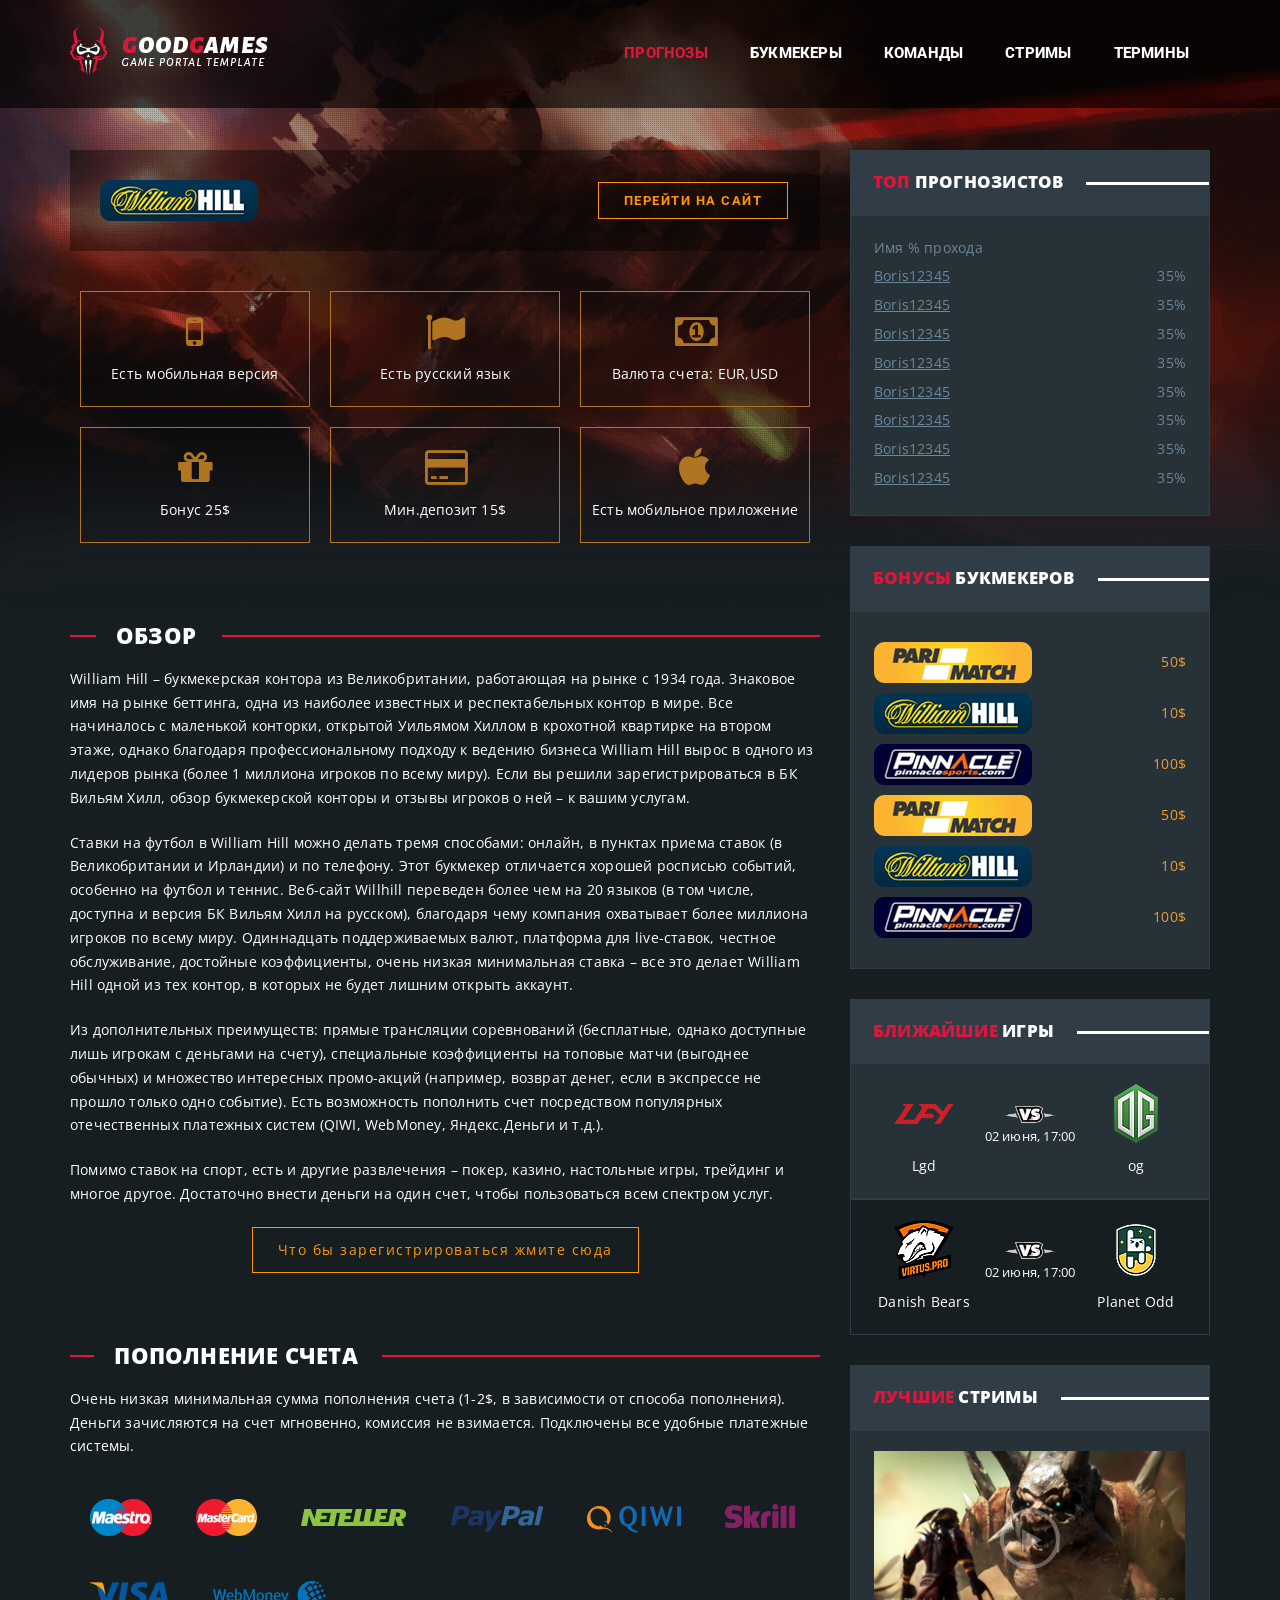
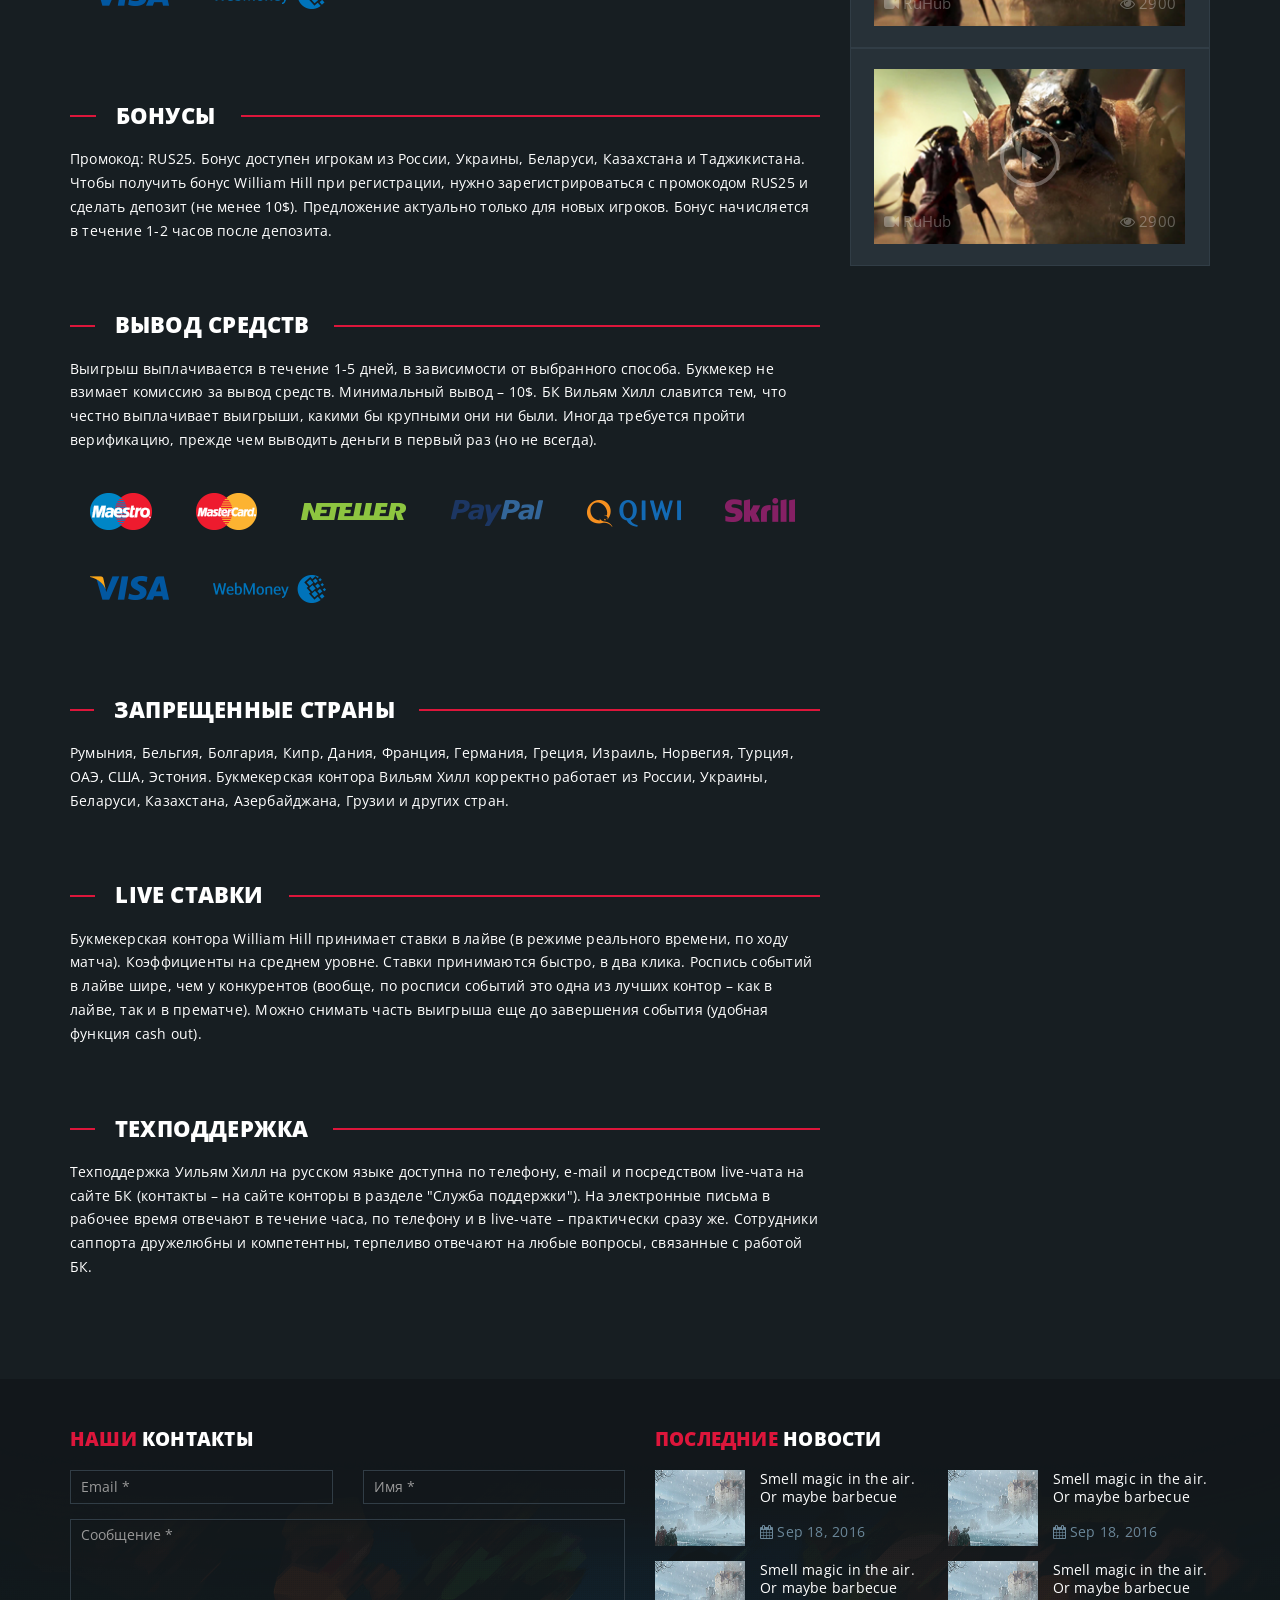
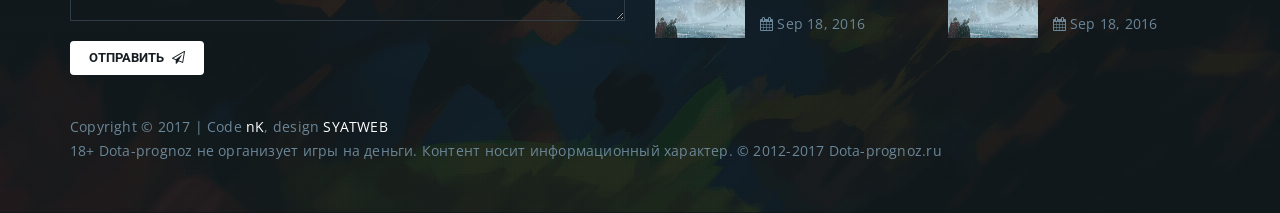
==== commit 9192726a: "home work" ====
--- a/app/book-single.html
+++ b/app/book-single.html
@@ -32,15 +32,15 @@
 						<a href="" class="logo"><img src="img/logo.png" alt="Logo"></a>
 					</div>
 					
+					
 					<div class="col-md-9">
 						<nav class="main-nav"> 
 							<ul class="main-ul">
-								<li class="active"><a href="">Прогнозы</a></li>
-								<li><a href="">Букмекеры</a></li>
-								<li><a href="">Команды</a></li>
-								<li><a href="">Расписание</a></li>
-								<li><a href="">Стримы</a></li>
-								<li><a href="">Термины</a></li>
+								<li class="active"><a href="home.html">Прогнозы</a></li>
+								<li><a href="book.html">Букмекеры</a></li>
+								<li><a href="team.html">Команды</a></li>
+								<li><a href="stream.html">Стримы</a></li>
+								<li><a href="faq.html">Термины</a></li>
 							</ul>
 						</nav>
 					</div>
--- a/app/css/main.css
+++ b/app/css/main.css
@@ -2690,19 +2690,15 @@
   padding: 20px 23px;
   border: 1px solid #313d46;
   width: 100%; }
-  aside .sidebar-content .expert-name-title, aside .sidebar-content .expert-procent-title {
-    color: #fff;
-    font-family: "Open Sans",sans-serif;
-    font-weight: 600;
-    display: block; }
-  aside .sidebar-content .header-expert {
-    margin-bottom: 15px;
-    text-align: left;
-    overflow: hidden; }
-    aside .sidebar-content .header-expert span {
-      display: inline-block; }
-    aside .sidebar-content .header-expert .expert-procent-title {
-      float: right; }
+  aside .sidebar-content .top-expert-tbl {
+    width: 100%; }
+    aside .sidebar-content .top-expert-tbl th {
+      color: #fff; }
+    aside .sidebar-content .top-expert-tbl .expert-link a {
+      color: #6b8799;
+      text-decoration: underline; }
+    aside .sidebar-content .top-expert-tbl .expert-data i {
+      font-style: normal; }
   aside .sidebar-content .item {
     text-align: left;
     overflow: hidden;
@@ -2969,9 +2965,9 @@
   top: 0;
   left: 0;
   width: 100%;
-  height: 250px;
-  background-size: cover;
-  border: 1px solid #BD4111;
+  height: 200px;
+  background-size: 100% 100%;
+  border: 1px solid #313d46;
   margin-bottom: 30px; }
   .box-stream-wrapper .box-stream-overlay {
     position: absolute;
@@ -2979,26 +2975,30 @@
     left: 0;
     width: 100%;
     height: 100%;
-    background: -webkit-linear-gradient(45deg, #1f1f1f 0, rgba(0, 0, 0, 0.8) 33%, transparent 100%);
-    background: linear-gradient(45deg, #1f1f1f 0, rgba(0, 0, 0, 0.8) 33%, transparent 100%); }
+    background: -webkit-linear-gradient(5deg, #1f1f1f 0, rgba(0, 0, 0, 0.8) 54%, transparent 100%);
+    background: linear-gradient(85deg, #1f1f1f 0, rgba(0, 0, 0, 0.8) 54%, transparent 100%); }
     .box-stream-wrapper .box-stream-overlay:hover {
       background: -webkit-linear-gradient(45deg, #1f1f1f 0, rgba(0, 0, 0, 0.6) 33%, transparent 100%);
       background: linear-gradient(45deg, #1f1f1f 0, rgba(0, 0, 0, 0.6) 33%, transparent 100%); }
     .box-stream-wrapper .box-stream-overlay .box-stream-content {
       position: absolute;
-      padding: 20px;
+      padding: 5px 20px;
       bottom: 0;
       margin-bottom: 0;
       width: 100%; }
       .box-stream-wrapper .box-stream-overlay .box-stream-content span {
         display: block; }
       .box-stream-wrapper .box-stream-overlay .box-stream-content .platform, .box-stream-wrapper .box-stream-overlay .box-stream-content .viewers, .box-stream-wrapper .box-stream-overlay .box-stream-content .language {
-        font-size: 10px;
+        font-size: 12px;
         color: #999; }
       .box-stream-wrapper .box-stream-overlay .box-stream-content .language {
-        font-weight: bold; }
+        font-weight: bold;
+        float: left; }
       .box-stream-wrapper .box-stream-overlay .box-stream-content .channel {
         font-size: 18px;
+        color: #fff; }
+      .box-stream-wrapper .box-stream-overlay .box-stream-content .viewers {
+        float: right;
         color: #fff; }
 
 .table {
@@ -3035,3 +3035,155 @@
 
 .teamlogosm h4 {
   font-size: 11px; }
+
+.match-sect .match-sect-wrapper {
+  margin: 30px 0; }
+
+.match-sect .match-sect-item {
+  background-color: #273138;
+  padding: 20px 0px 0px;
+  border: 1px solid #313d46;
+  width: 100%;
+  overflow: hidden; }
+  .match-sect .match-sect-item a {
+    text-transform: uppercase; }
+    .match-sect .match-sect-item a.match-info {
+      width: 70%;
+      float: left;
+      border-right: 1px solid #313d46; }
+    .match-sect .match-sect-item a:hover, .match-sect .match-sect-item a:focus, .match-sect .match-sect-item a:active {
+      color: #fff; }
+  .match-sect .match-sect-item.item-dark {
+    background-color: #171e22; }
+  .match-sect .match-sect-item .match-bets {
+    width: 100%;
+    float: left;
+    border-top: 1px solid #313d46;
+    padding: 10px 20px;
+    margin-top: 10px;
+    overflow: hidden; }
+    .match-sect .match-sect-item .match-bets .btn-watch {
+      float: right; }
+    .match-sect .match-sect-item .match-bets span {
+      width: 70%;
+      float: left;
+      text-align: center; }
+  .match-sect .match-sect-item .tournament-img {
+    float: right;
+    width: 30%;
+    padding: 0 10px; }
+    .match-sect .match-sect-item .tournament-img img {
+      width: 100%;
+      height: auto; }
+  .match-sect .match-sect-item .team-1-wrap {
+    width: 40%;
+    text-align: left; }
+    .match-sect .match-sect-item .team-1-wrap span {
+      display: block;
+      text-align: center; }
+  .match-sect .match-sect-item .vs {
+    width: 20%;
+    text-align: center; }
+    .match-sect .match-sect-item .vs span {
+      display: block;
+      text-transform: none; }
+  .match-sect .match-sect-item .team-2-wrap {
+    width: 40%;
+    text-align: right; }
+    .match-sect .match-sect-item .team-2-wrap span {
+      display: block;
+      text-align: center; }
+
+.match-coff {
+  background-color: #171e22;
+  padding: 30px 20px;
+  border: 1px solid #313d46;
+  width: 100%; }
+
+.single-match .match-sect-item {
+  padding-bottom: 20px;
+  border-bottom: none; }
+
+.booker-avatar {
+  display: block;
+  text-align: center; }
+  .booker-avatar img {
+    width: 60px;
+    height: auto; }
+
+.match-coff-detail {
+  color: #fff;
+  text-align: center; }
+
+.coff-detail-numbers {
+  margin: 0 15px; }
+
+.match-coff-item {
+  margin: 10px 0; }
+  .match-coff-item .btn-watch {
+    padding: 4px 25px; }
+
+.match-prognoz-header {
+  background-color: #273138;
+  padding: 20px;
+  border: 1px solid #313d46;
+  width: 100%;
+  overflow: hidden; }
+
+.single-match-prognoz {
+  margin-bottom: 30px; }
+  .single-match-prognoz .bookmeker-box {
+    width: 20%;
+    vertical-align: middle; }
+    .single-match-prognoz .bookmeker-box img {
+      width: 100%;
+      height: auto; }
+  .single-match-prognoz .koff-box {
+    width: 50%;
+    text-align: center;
+    font-size: 18px;
+    color: #297718;
+    vertical-align: middle; }
+    .single-match-prognoz .koff-box span {
+      display: block; }
+      .single-match-prognoz .koff-box span i {
+        color: #fff;
+        font-style: normal; }
+  .single-match-prognoz .expert-box span {
+    display: block; }
+
+.match-prognoz-content {
+  background-color: #171e22;
+  border: 1px solid #313d46;
+  padding-top: 40px;
+  width: 100%;
+  border-top: none;
+  max-height: 0;
+  overflow: hidden;
+  position: relative;
+  -webkit-transition: all .25s ease;
+  transition: all .25s ease; }
+  .match-prognoz-content .text-white {
+    padding: 20px; }
+  .match-prognoz-content .fa-arrow-down {
+    display: inline-block; }
+  .match-prognoz-content .fa-arrow-up {
+    display: none; }
+  .match-prognoz-content.active {
+    -webkit-transition: all .25s ease;
+    transition: all .25s ease;
+    max-height: 10000px; }
+    .match-prognoz-content.active .fa-arrow-up {
+      display: inline-block; }
+    .match-prognoz-content.active .fa-arrow-down {
+      display: none; }
+  .match-prognoz-content .read-more {
+    position: absolute;
+    display: inline-block;
+    left: 50%;
+    top: 10px;
+    -webkit-transform: translateX(-50%);
+    -ms-transform: translateX(-50%);
+    transform: translateX(-50%);
+    cursor: pointer;
+    z-index: 10; }
